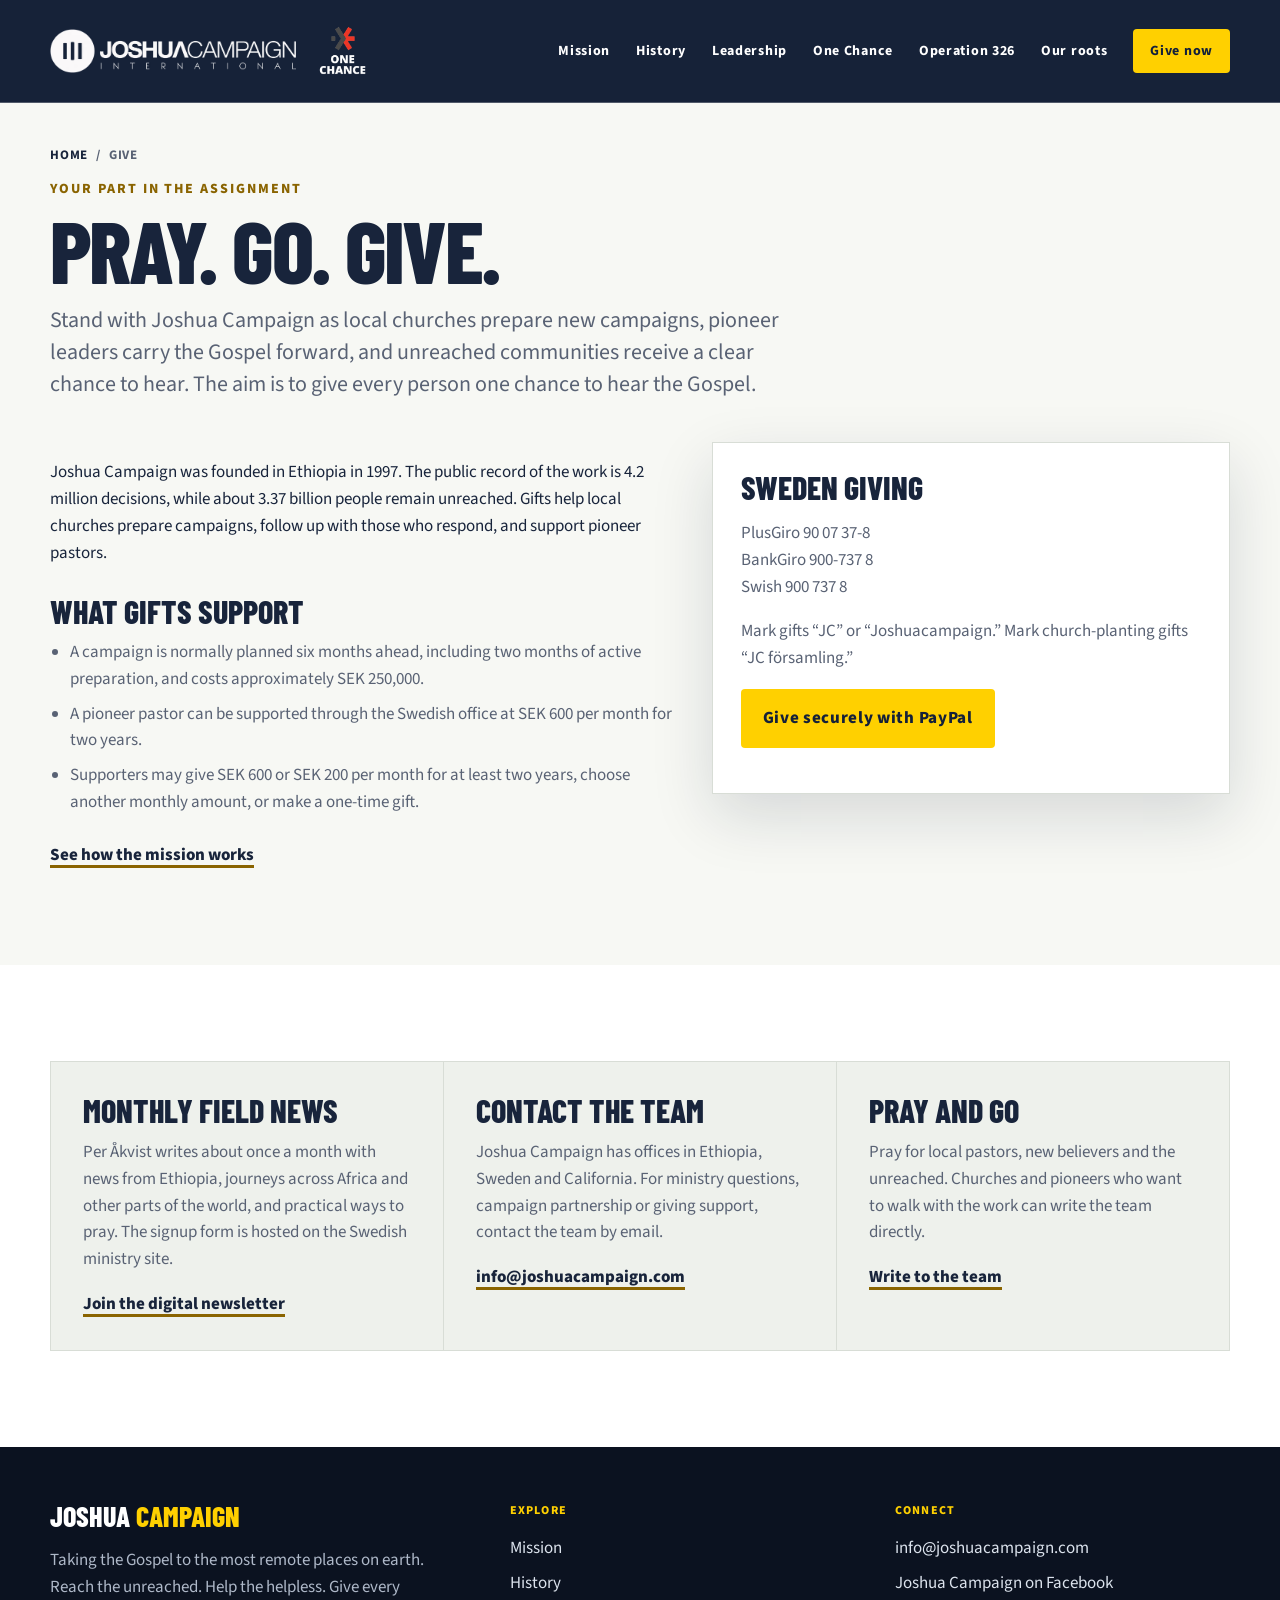
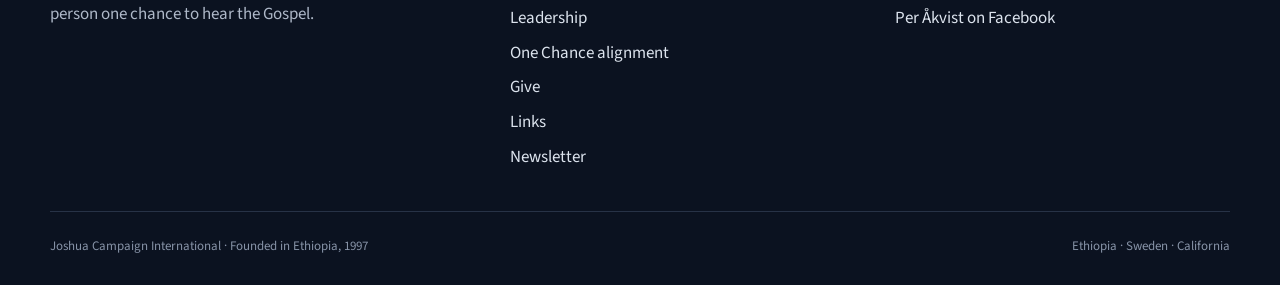
==== give/index.html @ 2a007f0a "Extract inline images and give the English site real section pages. The homepage was 16 MB of base64" ====
<!doctype html>
<html lang="en">
<head>
  <meta charset="utf-8">
  <meta name="viewport" content="width=device-width, initial-scale=1, viewport-fit=cover">
  <meta name="color-scheme" content="light dark">
  <link rel="icon" href="/favicon.ico" sizes="any">
  <link rel="apple-touch-icon" href="/apple-touch-icon.png">
  <title>Give | Joshua Campaign</title>
  <meta name="description" content="Give to Joshua Campaign through the Swedish office or PayPal. Support campaigns, church planting and pioneer mission founded in 1997.">
  <link rel="canonical" href="https://www.joshuacampaign.com/give/">
  <meta property="og:title" content="Give | Joshua Campaign">
  <meta property="og:description" content="Give to Joshua Campaign through the Swedish office or PayPal. Support campaigns, church planting and pioneer mission founded in 1997.">
  <meta property="og:image" content="https://www.joshuacampaign.com/assets/per-leading-night.jpg">
  <meta property="og:url" content="https://www.joshuacampaign.com/give/">
  <meta property="og:type" content="website">
  <meta name="twitter:card" content="summary_large_image">
  <meta name="twitter:title" content="Give | Joshua Campaign">
  <meta name="twitter:description" content="Give to Joshua Campaign through the Swedish office or PayPal. Support campaigns, church planting and pioneer mission founded in 1997.">
  <meta name="twitter:image" content="https://www.joshuacampaign.com/assets/per-leading-night.jpg">
  <script type="application/ld+json">
{
  "@context": "https://schema.org",
  "@graph": [
    {
      "@type": "WebSite",
      "@id": "https://www.joshuacampaign.com/#website",
      "name": "Joshua Campaign",
      "url": "https://www.joshuacampaign.com/",
      "inLanguage": "en",
      "description": "Joshua Campaign was founded in Ethiopia in 1997 to give every person one chance to hear the Gospel through mass evangelism, local church partnership and pioneer mission.",
      "publisher": {
        "@id": "https://www.joshuacampaign.com/#organization"
      }
    },
    {
      "@type": "NonprofitOrganization",
      "@id": "https://www.joshuacampaign.com/#organization",
      "name": "Joshua Campaign International",
      "alternateName": "Joshua Campaign",
      "url": "https://www.joshuacampaign.com/",
      "foundingDate": "1997",
      "email": "info@joshuacampaign.com",
      "logo": "https://www.joshuacampaign.com/assets/logo-joshua-campaign.png",
      "description": "Joshua Campaign was founded in Ethiopia in 1997 to give every person one chance to hear the Gospel through mass evangelism, local church partnership and pioneer mission.",
      "parentOrganization": {
        "@type": "Organization",
        "name": "Pentecostal Church of God",
        "alternateName": "PCG Global Missions",
        "url": "https://www.pcg.org/",
        "sameAs": "https://www.pcgmission.org/"
      },
      "sameAs": [
        "https://www.facebook.com/jeshuacampaignsweden",
        "https://www.facebook.com/per.akvist.9",
        "https://www.instagram.com/joshuacampaignethiopia/",
        "https://joshuacampaign.se/"
      ]
    },
    {
      "@type": "BreadcrumbList",
      "@id": "https://www.joshuacampaign.com/give/#breadcrumb",
      "itemListElement": [
        {
          "@type": "ListItem",
          "position": 1,
          "name": "Home",
          "item": "https://www.joshuacampaign.com/"
        },
        {
          "@type": "ListItem",
          "position": 2,
          "name": "Give",
          "item": "https://www.joshuacampaign.com/give/"
        }
      ]
    }
  ]
}
  </script>
  <link rel="preconnect" href="https://fonts.googleapis.com">
  <link rel="preconnect" href="https://fonts.gstatic.com" crossorigin>
  <link href="https://fonts.googleapis.com/css2?family=Barlow+Condensed:wght@600;700;800&family=Source+Sans+3:wght@400;500;600;700&display=swap" rel="stylesheet">
  <link rel="stylesheet" href="/assets/site.css">
  
</head>
<body>
<a class="skip" href="#main">Skip to content</a>
<header class="site-header"><div class="topbar">
    <nav class="nav wrap" aria-label="Primary navigation">
      <div class="brand-cluster">
        <a class="brand" href="/" aria-label="Joshua Campaign International home">
          <picture><source srcset="/assets/logo-joshua-campaign.avif" type="image/avif"><source srcset="/assets/logo-joshua-campaign.webp" type="image/webp"><img src="/assets/logo-joshua-campaign.png" width="640" height="117" alt="Joshua Campaign International" data-atf="true"></picture>
        </a>
        <a class="onechance-header" href="https://onechance.global" target="_blank" rel="noopener" aria-label="Visit One Chance Global">
          <picture><source srcset="/assets/logo-one-chance-mark.avif" type="image/avif"><source srcset="/assets/logo-one-chance-mark.webp" type="image/webp"><img src="/assets/logo-one-chance-mark.png" width="192" height="168" alt="One Chance" data-atf="true"></picture>
        </a>
      </div>
      <button class="menu-btn" type="button" aria-label="Open menu" aria-expanded="false"><span></span></button>
      <div class="nav-links">
        <a href="/mission/">Mission</a>
        <a href="/history/">History</a>
        <a href="/leadership/">Leadership</a>
        <a href="/#alignment">One Chance</a>
        <a href="https://www.pcgmission.org/#operation" target="_blank" rel="noopener">Operation 326</a>
        <a href="/mission/#roots">Our roots</a>
        <a class="nav-cta" href="/give/" aria-current="page">Give now</a>
      </div>
    </nav>
  </div></header>
<main id="main">
  <div class="page-intro wrap">
    <nav class="crumbs" aria-label="Breadcrumb"><a href="/">Home</a><span aria-hidden="true">/</span><span aria-current="page">Give</span></nav>
    <p class="kicker">Your part in the assignment</p>
    <h1>Pray. Go. Give.</h1>
    <p class="dek">Stand with Joshua Campaign as local churches prepare new campaigns, pioneer leaders carry the Gospel forward, and unreached communities receive a clear chance to hear. The aim is to give every person one chance to hear the Gospel.</p>
  </div>
  <section class="page-section">
    <div class="wrap give-panel">
      <div>
        <p>Joshua Campaign was founded in Ethiopia in 1997. The public record of the work is 4.2 million decisions, while about 3.37 billion people remain unreached. Gifts help local churches prepare campaigns, follow up with those who respond, and support pioneer pastors.</p>
        <h2>What gifts support</h2>
        <ul class="give-list">
          <li>A campaign is normally planned six months ahead, including two months of active preparation, and costs approximately SEK 250,000.</li>
          <li>A pioneer pastor can be supported through the Swedish office at SEK 600 per month for two years.</li>
          <li>Supporters may give SEK 600 or SEK 200 per month for at least two years, choose another monthly amount, or make a one-time gift.</li>
        </ul>
        <p class="section-more"><a href="/mission/">See how the mission works</a></p>
      </div>
      <article class="give-card">
        <h2>Sweden giving</h2>
        <p>PlusGiro 90 07 37-8<br>BankGiro 900-737 8<br>Swish 900 737 8</p>
        <p>Mark gifts “JC” or “Joshuacampaign.” Mark church-planting gifts “JC församling.”</p>
        <p><a class="btn btn-primary" href="https://www.paypal.com/donate/?hosted_button_id=S686P66GY2KHW" target="_blank" rel="noopener">Give securely with PayPal</a></p>
      </article>
    </div>
  </section>
  <section class="connect">
    <div class="wrap">
      <div class="connect-grid">
        <article class="connect-card"><h2>Monthly field news</h2><p>Per Åkvist writes about once a month with news from Ethiopia, journeys across Africa and other parts of the world, and practical ways to pray. The signup form is hosted on the Swedish ministry site.</p><a href="https://joshuacampaign.se/nyhetsbrev/" target="_blank" rel="noopener">Join the digital newsletter</a></article>
        <article class="connect-card"><h2>Contact the team</h2><p>Joshua Campaign has offices in Ethiopia, Sweden and California. For ministry questions, campaign partnership or giving support, contact the team by email.</p><a href="mailto:info@joshuacampaign.com">info@joshuacampaign.com</a></article>
        <article class="connect-card"><h2>Pray and go</h2><p>Pray for local pastors, new believers and the unreached. Churches and pioneers who want to walk with the work can write the team directly.</p><a href="mailto:info@joshuacampaign.com">Write to the team</a></article>
      </div>
    </div>
  </section>
</main>
<footer>
  <div class="wrap">
    <div class="footer-grid">
      <div>
        <div class="footer-brand">Joshua <span>Campaign</span></div>
        <p>Taking the Gospel to the most remote places on earth. Reach the unreached. Help the helpless. Give every person one chance to hear the Gospel.</p>
      </div>
      <div>
        <div class="footer-label">Explore</div>
        <nav aria-label="Footer">
          <a href="/mission/">Mission</a>
          <a href="/history/">History</a>
          <a href="/leadership/">Leadership</a>
          <a href="/#alignment">One Chance alignment</a>
          <a href="/give/">Give</a>
          <a href="/links/">Links</a>
          <a href="https://joshuacampaign.se/nyhetsbrev/" target="_blank" rel="noopener">Newsletter</a>
        </nav>
      </div>
      <div>
        <div class="footer-label">Connect</div>
        <nav aria-label="Contact">
          <a href="mailto:info@joshuacampaign.com">info@joshuacampaign.com</a>
          <a href="https://www.facebook.com/jeshuacampaignsweden" target="_blank" rel="noopener">Joshua Campaign on Facebook</a>
          <a href="https://www.facebook.com/per.akvist.9" target="_blank" rel="noopener">Per Åkvist on Facebook</a>
        </nav>
      </div>
    </div>
    <div class="fineprint">
      <div>Joshua Campaign International · Founded in Ethiopia, 1997</div>
      <span>Ethiopia · Sweden · California</span>
    </div>
  </div>
</footer>
<script src="/assets/site.js"></script>
</body>
</html>
---- assets/site.css ----
:root{
      color-scheme:light dark;
      --ink:#18243b;--ink-2:#263552;--paper:#f7f8f4;--surface:#fff;--surface-2:#eef1ec;
      --gold:#ffd000;--gold-2:#8a6400;--muted:#596274;--line:#d8ddd6;--white:#fff;--red:#c61d25;
      --shadow:0 22px 58px rgba(16,27,47,.14);--display:"Barlow Condensed",sans-serif;--body:"Source Sans 3",sans-serif;
    }
    @media(prefers-color-scheme:dark){
      :root{--ink:#f6f4eb;--ink-2:#dce2ec;--paper:#101722;--surface:#182231;--surface-2:#202c3c;--muted:#b9c0cc;--line:#344255;--gold:#ffd230;--gold-2:#f1bd17;--shadow:0 22px 58px rgba(0,0,0,.36)}
    }
    *{box-sizing:border-box}html{scroll-behavior:smooth}body{margin:0;background:var(--paper);color:var(--ink);font-family:var(--body);font-size:17px;line-height:1.58}body.nav-open{overflow:hidden}
    a{color:inherit}img{max-width:100%;display:block}.wrap{width:min(1180px,calc(100% - 40px));margin-inline:auto}
    .hero{min-height:760px;position:relative;display:grid;grid-template-rows:auto 1fr;background:#162238;color:#fff;overflow:hidden}.hero-slides{position:absolute;inset:0}.hero-slide{position:absolute;inset:0;width:100%;height:100%;object-fit:cover;object-position:center;opacity:0;transition:opacity 1.1s ease}.hero-slide.hero-mirrored{transform:scaleX(-1)}.hero-slide.active{opacity:1}.hero:after{content:"";position:absolute;z-index:1;inset:0;background:linear-gradient(90deg,rgba(10,18,33,.9) 0%,rgba(10,18,33,.66) 46%,rgba(10,18,33,.2) 82%),linear-gradient(0deg,rgba(8,14,27,.7),transparent 56%)}.hero-carousel-control{position:absolute;z-index:4;right:max(20px,calc((100% - 1180px)/2));bottom:42px;display:flex;align-items:center;gap:8px;padding:8px;background:rgba(8,14,27,.72);border:1px solid rgba(255,255,255,.35);border-radius:4px}.hero-dots{display:flex;gap:7px}.hero-dot{width:30px;height:3px;padding:0;border:0;background:rgba(255,255,255,.42);cursor:pointer}.hero-dot[aria-current="true"]{background:var(--gold)}.carousel-toggle{border:0;background:transparent;color:#fff;padding:3px 7px;font:700 12px/1 var(--body);text-transform:uppercase;letter-spacing:.06em;cursor:pointer}.hero-dot:focus-visible,.carousel-toggle:focus-visible{outline:2px solid var(--gold);outline-offset:3px}
    .topbar,.hero-content{position:relative}.topbar{z-index:5;padding:22px 0;border-bottom:1px solid rgba(255,255,255,.25)}.hero-content{z-index:2}.nav{display:flex;align-items:center;justify-content:space-between;gap:24px}.brand-cluster{display:flex;align-items:center;gap:18px;min-width:0}.brand{display:block;text-decoration:none;color:#fff;flex:0 1 246px}.brand img{width:246px;height:auto}.onechance-header{display:grid;place-items:center;flex:0 0 auto;width:58px;height:58px}.onechance-header img{width:100%;height:100%;object-fit:contain}.brand:focus-visible,.onechance-header:focus-visible{outline:3px solid var(--gold);outline-offset:4px}.nav-links{display:flex;align-items:center;gap:26px}.nav-links a{text-decoration:none;font-weight:700;font-size:14px;letter-spacing:.05em}.nav-links a:hover,.nav-links a:focus-visible{color:var(--gold)}.nav-cta{padding:11px 17px;background:var(--gold);color:#13203a!important;border-radius:4px}.menu-btn{display:none;border:1px solid rgba(255,255,255,.45);background:transparent;color:#fff;width:46px;height:42px;border-radius:4px;font-size:0}.menu-btn span,.menu-btn:before,.menu-btn:after{content:"";display:block;height:2px;width:22px;background:currentColor;margin:5px auto}
    .hero-content{align-self:end;padding:100px 0 86px}.eyebrow{display:flex;align-items:center;gap:12px;font-weight:800;letter-spacing:.13em;text-transform:uppercase;font-size:13px;color:var(--gold)}.eyebrow:before{content:"";width:46px;height:4px;background:currentColor}.hero h1{font:800 clamp(62px,9vw,122px)/.82 var(--display);letter-spacing:-.035em;text-transform:uppercase;max-width:820px;margin:25px 0 28px}.hero h1 span{color:var(--gold)}.lead{font-size:clamp(20px,2.2vw,29px);line-height:1.28;max-width:650px;margin:0;color:#fff}.hero-actions{display:flex;gap:14px;flex-wrap:wrap;margin-top:34px}.btn{display:inline-flex;align-items:center;justify-content:center;gap:10px;padding:14px 20px;border-radius:4px;text-decoration:none;font-weight:800;letter-spacing:.04em;border:2px solid transparent}.btn-primary{background:var(--gold);color:#142039}.btn-secondary{border-color:rgba(255,255,255,.65);color:#fff}.btn svg{width:18px}.hero-note{display:flex;gap:10px;align-items:center;margin-top:26px;color:#dfe5ec;font-size:14px}.hero-note span{width:8px;height:8px;border-radius:50%;background:var(--gold)}
    .mission-band{background:var(--gold);color:#15223b}.mission-band .wrap{display:grid;grid-template-columns:1fr auto;gap:28px;align-items:center;padding:23px 0}.mission-band strong{font:800 27px/1.1 var(--display);text-transform:uppercase;letter-spacing:.01em}.mission-band p{margin:4px 0 0}.mission-band a{font-weight:800;text-decoration-thickness:2px;text-underline-offset:4px}
    section{padding:96px 0}.section-head{display:grid;grid-template-columns:.72fr 1.28fr;gap:70px;align-items:start;margin-bottom:48px}.kicker{font:800 14px/1 var(--body);letter-spacing:.14em;text-transform:uppercase;color:var(--gold-2);margin:0 0 14px}.section-head h2,.split h2,.leader-copy h2,.alignment-copy h2,.cta h2{font:800 clamp(42px,5vw,70px)/.93 var(--display);letter-spacing:-.025em;text-transform:uppercase;margin:0}.section-head .intro{font-size:22px;line-height:1.45;margin:0;color:var(--muted)}
    .work-grid{display:grid;grid-template-columns:repeat(3,1fr);gap:2px;background:var(--line);border:1px solid var(--line);box-shadow:var(--shadow)}.work-card{background:var(--surface);padding:34px 30px 38px;min-height:325px;position:relative}.work-card .num{font:800 56px/1 var(--display);color:color-mix(in srgb,var(--gold) 70%,transparent);margin-bottom:42px}.work-card h3{font:800 28px/1 var(--display);text-transform:uppercase;margin:0 0 14px}.work-card p{margin:0;color:var(--muted)}.work-card a{display:inline-block;margin-top:18px;font-weight:800;text-decoration-color:var(--gold-2);text-decoration-thickness:3px;text-underline-offset:5px}.field-notes{margin-top:46px;border-top:1px solid var(--line)}.field-row{display:grid;grid-template-columns:170px 1fr 1fr;gap:34px;padding:28px 0;border-bottom:1px solid var(--line)}.field-row strong{font:800 22px/1 var(--display);text-transform:uppercase}.field-row p{margin:0;color:var(--muted)}.field-row b{color:var(--ink)}
    .mission-details{margin-top:58px;padding-top:38px;border-top:1px solid var(--line)}.mission-details h3{font:800 clamp(30px,4vw,46px)/.95 var(--display);text-transform:uppercase;margin:0 0 26px}.method-grid{display:grid;grid-template-columns:1fr 1fr;gap:1px;background:var(--line);border:1px solid var(--line)}.method{background:var(--surface);padding:30px}.method h4{font:800 25px/1 var(--display);text-transform:uppercase;margin:0 0 12px}.method p,.method li{color:var(--muted)}.method ul{margin:16px 0 0;padding-left:20px}.method li+li{margin-top:8px}.about{background:var(--surface)}.about-grid{display:grid;grid-template-columns:minmax(0,.9fr) minmax(0,1.1fr);gap:68px;align-items:center}.about-photo img{width:100%;height:560px;object-fit:cover;object-position:center;border-radius:4px;box-shadow:var(--shadow)}.about-copy h2{font:800 clamp(42px,5vw,70px)/.93 var(--display);letter-spacing:-.025em;text-transform:uppercase;margin:0 0 22px}.about-copy p{color:var(--muted)}.facts{display:grid;grid-template-columns:repeat(3,1fr);margin-top:30px;border-top:1px solid var(--line);border-bottom:1px solid var(--line)}.fact{padding:20px 18px 20px 0}.fact+.fact{padding-left:18px;border-left:1px solid var(--line)}.fact strong{display:block;font:800 31px/1 var(--display);color:var(--gold-2)}.fact span{display:block;margin-top:8px;font-size:14px;color:var(--muted)}
    .photo-break{position:relative;min-height:560px;display:grid;align-items:end;background:#18243b;color:#fff;overflow:hidden}.photo-break img{position:absolute;inset:0;width:100%;height:100%;object-fit:cover}.photo-break:after{content:"";position:absolute;inset:0;background:linear-gradient(0deg,rgba(12,20,37,.88),rgba(12,20,37,.04) 66%)}.photo-caption{position:relative;z-index:1;padding:46px 0}.photo-caption blockquote{font:700 clamp(25px,3vw,40px)/1.08 var(--display);max-width:720px;text-transform:uppercase;margin:0}.photo-caption cite{display:block;margin-top:13px;font-style:normal;color:var(--gold);font-weight:800;letter-spacing:.08em;text-transform:uppercase;font-size:11px}
    .now{background:var(--surface)}.now-grid{display:grid;grid-template-columns:minmax(0,1.25fr) minmax(300px,.75fr);gap:16px}.now-feature,.now-side figure{margin:0;position:relative;overflow:hidden;background:#111c30}.now-feature{min-height:600px}.now-feature img,.now-side img{position:absolute;inset:0;width:100%;height:100%;object-fit:cover}.now-feature img{object-position:center 24%}.now-side{display:grid;grid-template-rows:1fr 1fr;gap:16px}.now-copy{position:absolute;z-index:1;left:0;right:0;bottom:0;padding:100px 32px 28px;background:linear-gradient(transparent,rgba(7,12,22,.9));color:#fff}.now-copy .story-label{display:block;color:var(--gold);font-weight:800;font-size:10px;letter-spacing:.12em;text-transform:uppercase;margin-bottom:7px}.now-copy h3{font:800 clamp(25px,3vw,40px)/.98 var(--display);text-transform:uppercase;margin:0 0 8px}.now-copy p{font-size:15px;line-height:1.35;margin:0;max-width:640px;color:#eef2f7}.now-side figcaption{position:absolute;z-index:1;left:0;right:0;bottom:0;padding:55px 18px 15px;background:linear-gradient(transparent,rgba(7,12,22,.88));color:#fff;font:700 12px/1.15 var(--display);text-transform:uppercase}.impact-strip{display:grid;grid-template-columns:1fr 1fr;gap:1px;background:var(--line);border:1px solid var(--line);margin-top:16px}.impact-item{background:var(--surface-2);padding:24px 28px}.impact-item strong{display:block;font:800 clamp(40px,5vw,64px)/.9 var(--display);color:var(--gold-2)}.impact-item span{display:block;margin-top:9px;font-weight:700;color:var(--ink)}
    .stories{background:var(--paper);padding-top:76px}.stories-grid{display:grid;grid-template-columns:minmax(0,1.12fr) minmax(320px,.88fr);gap:24px}.story-card{margin:0;background:var(--surface);box-shadow:var(--shadow);display:grid}.story-card img{width:100%;height:100%;min-height:390px;object-fit:cover}.story-feature{grid-template-columns:minmax(0,1.06fr) minmax(280px,.94fr)}.story-feature img{object-position:center 22%}.story-body{padding:34px}.story-body .story-label{display:block;color:var(--gold-2);font-weight:800;font-size:12px;letter-spacing:.12em;text-transform:uppercase;margin-bottom:10px}.story-body h3{font:800 clamp(30px,3.4vw,44px)/.95 var(--display);text-transform:uppercase;margin:0 0 15px}.story-body p{margin:0;color:var(--muted)}.story-side{grid-template-rows:260px 1fr}.story-side img{min-height:0}.campaign-gallery{display:grid;grid-template-columns:repeat(3,1fr);gap:14px;margin-top:24px}.campaign-gallery figure{margin:0;position:relative;overflow:hidden;background:#111c30}.campaign-gallery img{width:100%;height:230px;object-fit:cover;opacity:.88;transition:transform .35s ease,opacity .35s ease}.campaign-gallery figure:hover img{transform:scale(1.025);opacity:1}.campaign-gallery figcaption{position:absolute;left:0;right:0;bottom:0;padding:36px 16px 13px;background:linear-gradient(transparent,rgba(7,12,22,.86));color:#fff;font:700 12px/1.15 var(--display);text-transform:uppercase}
    .history-chapter{margin-top:58px}.history-title{display:grid;grid-template-columns:260px 1fr;gap:40px;align-items:end;margin-bottom:22px;padding-top:24px;border-top:1px solid var(--line)}.history-title h3{font:800 32px/1 var(--display);text-transform:uppercase;margin:0}.history-title p{margin:0;color:var(--muted);max-width:720px}.archive-grid{display:grid;grid-template-columns:repeat(4,1fr);gap:12px}.archive-grid figure,.history-pair figure,.foundations-grid figure{margin:0;position:relative;overflow:hidden;background:#111c30}.archive-grid img,.foundations-grid img{width:100%;height:220px;object-fit:cover}.archive-grid .wide{grid-column:span 2}.archive-grid .wide img{height:300px}.archive-grid figcaption,.history-pair figcaption,.foundations-grid figcaption{position:absolute;left:0;right:0;bottom:0;padding:34px 13px 11px;background:linear-gradient(transparent,rgba(7,12,22,.88));color:#fff;font:700 11px/1.15 var(--display);letter-spacing:.02em;text-transform:uppercase}.evolution-grid{display:grid;grid-template-columns:1fr 1fr;gap:24px}.history-panel{background:var(--surface);box-shadow:var(--shadow)}.history-panel-copy{padding:28px}.history-panel-copy h4{font:800 28px/1 var(--display);text-transform:uppercase;margin:0 0 10px}.history-panel-copy p{color:var(--muted);margin:0}.history-pair{display:grid;grid-template-columns:1fr 1fr;gap:2px;background:var(--line)}.history-pair img{width:100%;height:270px;object-fit:cover}.foundations-grid{display:grid;grid-template-columns:repeat(4,1fr);gap:12px}.foundations-grid img{height:240px}
    .leader{background:var(--surface-2)}.leader-grid{display:grid;grid-template-columns:minmax(0,1.07fr) minmax(320px,.93fr);gap:72px;align-items:center}.leader-photo{position:relative}.leader-photo img{width:100%;aspect-ratio:1/1;object-fit:cover;object-position:center;border-radius:4px;box-shadow:var(--shadow)}.leader-photo:after{content:"";position:absolute;right:-20px;bottom:-20px;width:43%;height:43%;border-right:10px solid var(--gold);border-bottom:10px solid var(--gold);pointer-events:none}.role{display:inline-block;background:var(--gold);color:#15223b;padding:7px 11px;font-weight:800;font-size:13px;letter-spacing:.08em;text-transform:uppercase;margin-bottom:18px}.leader-copy .bio{font-size:20px;color:var(--muted);margin:22px 0}.quote{margin:28px 0 0;padding:22px 0;border-top:1px solid var(--line);border-bottom:1px solid var(--line);font-size:24px;font-weight:700;line-height:1.35}.text-link{font-weight:800;text-decoration-color:var(--gold-2);text-decoration-thickness:3px;text-underline-offset:5px}.founder{padding-top:76px}.founder-card{display:grid;grid-template-columns:300px 1fr;gap:44px;align-items:center;background:var(--surface);padding:36px;border-top:8px solid var(--gold);box-shadow:var(--shadow)}.founder-card img{width:100%;aspect-ratio:1/1;object-fit:cover;object-position:right center}.founder-copy h3{font:800 38px/1 var(--display);text-transform:uppercase;margin:0 0 10px}.founder-copy .title{font-weight:800;color:var(--gold-2);text-transform:uppercase;letter-spacing:.08em;font-size:13px}.founder-copy p{color:var(--muted)}
    .alignment{background:var(--ink);color:var(--paper)}.alignment .kicker{color:var(--gold)}.alignment-grid{display:grid;grid-template-columns:.82fr 1.18fr;gap:70px;align-items:start}.alignment-copy p{font-size:20px;color:color-mix(in srgb,var(--paper) 76%,transparent)}.onechance{background:#fff;padding:20px 24px;border-radius:4px;width:min(300px,100%);margin:30px 0}.alignment-steps{border-top:1px solid color-mix(in srgb,var(--paper) 23%,transparent)}.step{display:grid;grid-template-columns:48px 1fr auto;gap:22px;align-items:start;padding:27px 0;border-bottom:1px solid color-mix(in srgb,var(--paper) 23%,transparent)}.step .icon{width:42px;height:42px;border:2px solid var(--gold);display:grid;place-items:center;color:var(--gold);font:800 18px/1 var(--display)}.step h3{font:800 24px/1 var(--display);text-transform:uppercase;margin:0 0 8px}.step p{margin:0;color:color-mix(in srgb,var(--paper) 72%,transparent);font-size:15px}.step a{font-size:14px;font-weight:800;color:var(--gold);text-decoration:none;white-space:nowrap}.clarity{margin-top:28px;font-size:14px;color:color-mix(in srgb,var(--paper) 60%,transparent)}
    .roots-grid{display:grid;grid-template-columns:1fr 1fr;gap:68px;align-items:center}.roots-img{position:relative}.roots-img img{width:100%;height:480px;object-fit:cover;border-radius:4px;box-shadow:var(--shadow)}.roots-img .tag{position:absolute;left:-18px;bottom:24px;background:var(--gold);color:#142039;padding:16px 20px;font:800 18px/1.1 var(--display);text-transform:uppercase}.roots-copy h2{font:800 clamp(42px,5vw,66px)/.93 var(--display);text-transform:uppercase;margin:0 0 20px}.roots-copy p{color:var(--muted)}.scripture{font:700 25px/1.35 var(--display);color:var(--ink);margin:28px 0;border-left:6px solid var(--gold);padding-left:20px}
    .connect{background:var(--surface)}.connect-grid{display:grid;grid-template-columns:repeat(3,1fr);gap:1px;background:var(--line);border:1px solid var(--line)}.connect-card{background:var(--surface-2);padding:32px}.connect-card h3{font:800 28px/1 var(--display);text-transform:uppercase;margin:0 0 13px}.connect-card p{color:var(--muted);margin:0 0 18px}.connect-card a{font-weight:800;text-decoration-color:var(--gold-2);text-decoration-thickness:3px;text-underline-offset:5px}
    .cta{padding:78px 0;background:var(--gold);color:#142039}.cta .wrap{display:grid;grid-template-columns:1fr auto;gap:45px;align-items:center}.cta p{font-size:20px;max-width:700px;margin:17px 0 0}.cta-actions{display:grid;gap:11px;min-width:220px}.cta .btn-primary{background:#142039;color:#fff}.cta .btn-secondary{border-color:#142039;color:#142039}
    footer{background:#0b1220;color:#dce3ed;padding:55px 0 28px}.footer-grid{display:grid;grid-template-columns:1.1fr .9fr .9fr;gap:50px}.footer-brand{font:800 28px/1 var(--display);color:#fff;text-transform:uppercase}.footer-brand span{color:var(--gold)}footer p{color:#aeb8c8;max-width:390px}.footer-label{color:var(--gold);font-weight:800;text-transform:uppercase;letter-spacing:.1em;font-size:12px;margin-bottom:14px}footer nav{display:grid;gap:8px}footer nav a{color:#dce3ed;text-decoration:none}.fineprint{border-top:1px solid #273246;margin-top:40px;padding-top:24px;display:flex;justify-content:space-between;gap:20px;color:#8793a7;font-size:13px}
    @media(max-width:900px){.hero{overflow:visible}.connect-grid{grid-template-columns:1fr}.about-grid{grid-template-columns:1fr;gap:36px}.about-photo img{height:460px}.now-grid{grid-template-columns:1fr}.now-feature{min-height:540px}.now-side{grid-template-columns:1fr 1fr;grid-template-rows:none}.now-side figure{min-height:280px}.hero-carousel-control{right:20px}.stories-grid{grid-template-columns:1fr}.story-feature{grid-template-columns:1fr 1fr}.campaign-gallery{grid-template-columns:1fr 1fr}.campaign-gallery figure:last-child{grid-column:1/-1}.campaign-gallery figure:last-child img{height:320px}.history-title{grid-template-columns:1fr}.archive-grid{grid-template-columns:1fr 1fr}.evolution-grid{grid-template-columns:1fr}.foundations-grid{grid-template-columns:1fr 1fr}.menu-btn{display:block}.nav-links{position:absolute;z-index:10;top:78px;right:0;width:min(340px,calc(100vw - 28px));background:#111c30;padding:28px;display:none;flex-direction:column;align-items:flex-start;box-shadow:var(--shadow)}.nav-links.open{display:flex}.nav-links a{font-size:20px;width:100%}.nav-cta{text-align:center}.section-head,.leader-grid,.alignment-grid,.roots-grid{grid-template-columns:1fr;gap:36px}.work-grid{grid-template-columns:1fr}.work-card{min-height:0}.field-row{grid-template-columns:140px 1fr}.field-row p:last-child{grid-column:2}.leader-grid{gap:50px}.leader-photo{max-width:640px}.alignment-steps{margin-top:20px}.footer-grid{grid-template-columns:1fr 1fr}.footer-grid>div:first-child{grid-column:1/-1}.mission-band .wrap,.cta .wrap{grid-template-columns:1fr}.founder-card{grid-template-columns:220px 1fr}}
    @media(max-width:600px){.wrap{width:min(100% - 28px,1180px)}.method-grid,.facts{grid-template-columns:1fr}.fact{padding:18px 0}.fact+.fact{padding-left:0;border-left:0;border-top:1px solid var(--line)}.about-photo img{height:340px}.now-feature{min-height:500px}.now-copy{padding:90px 20px 20px}.now-copy p{font-size:14px}.now-side{grid-template-columns:1fr}.now-side figure{min-height:270px}.impact-strip{grid-template-columns:1fr}.impact-item{padding:20px}.hero{min-height:700px}.hero-content{padding-bottom:96px}.hero-carousel-control{right:14px;bottom:18px;max-width:calc(100% - 28px)}.hero-dot{width:20px}.story-feature{grid-template-columns:1fr}.story-card img{min-height:0;height:360px}.story-side{grid-template-rows:auto 1fr}.story-side img{height:210px}.story-body{padding:25px}.campaign-gallery{grid-template-columns:1fr}.campaign-gallery figure:last-child{grid-column:auto}.campaign-gallery img,.campaign-gallery figure:last-child img{height:260px}.archive-grid,.foundations-grid{grid-template-columns:1fr}.archive-grid .wide{grid-column:auto}.archive-grid img,.archive-grid .wide img,.foundations-grid img{height:260px}.history-pair{grid-template-columns:1fr}.history-pair img{height:260px}.history-title{gap:10px}.topbar{padding:15px 0}.nav{gap:12px}.brand-cluster{gap:9px}.brand{flex-basis:172px}.brand img{width:172px}.onechance-header{width:42px;height:42px}.hero:after{background:linear-gradient(0deg,rgba(8,14,27,.95) 8%,rgba(8,14,27,.4) 75%)}.hero-content{padding:80px 0 55px}.hero h1{font-size:54px;max-width:100%;overflow-wrap:anywhere}.hero-actions .btn{width:100%}.mission-band strong{font-size:23px}section{padding:70px 0}.section-head{margin-bottom:32px}.section-head .intro{font-size:19px}.field-row{grid-template-columns:1fr;gap:10px}.field-row p:last-child{grid-column:auto}.photo-break{min-height:500px}.photo-break img{object-position:58% center}.leader-photo:after{right:-8px;bottom:-10px;border-width:6px}.founder{padding-top:55px}.founder-card{grid-template-columns:1fr;padding:20px}.founder-card img{aspect-ratio:4/3;object-position:right center}.step{grid-template-columns:42px 1fr}.step a{grid-column:2}.roots-img img{height:340px}.roots-img .tag{left:-8px}.footer-grid{grid-template-columns:1fr}.footer-grid>div:first-child{grid-column:auto}.fineprint{display:block}.fineprint span{display:block;margin-top:8px}}
    @media(prefers-reduced-motion:reduce){html{scroll-behavior:auto}.nav-links,.hero-slide,.campaign-gallery img{transition:none}}

picture{display:block}
.hero-slides picture{position:absolute;inset:0}
.brand picture{width:100%}
.onechance-header picture{width:100%;height:100%}
.onechance picture{width:100%}
.skip{position:absolute;left:-999px;top:8px;z-index:30;background:#fff;color:#142039;padding:8px 12px;font-weight:800}
.skip:focus{left:8px}
.site-header{position:relative;background:#162238;color:#fff;z-index:5}
.site-header .topbar{border-bottom:1px solid rgba(255,255,255,.25)}
.page-intro{padding:42px 0 6px}
.page-intro h1{font:800 clamp(46px,7vw,88px)/.9 var(--display);letter-spacing:-.03em;text-transform:uppercase;margin:0 0 16px;max-width:16ch}
.page-intro .dek{font-size:clamp(18px,2vw,22px);line-height:1.45;color:var(--muted);max-width:70ch;margin:0}
.crumbs{display:flex;flex-wrap:wrap;gap:8px;align-items:center;margin:0 0 16px;font-size:13px;font-weight:700;letter-spacing:.06em;text-transform:uppercase;color:var(--muted)}
.crumbs a{color:var(--ink);text-decoration:none}
.crumbs a:hover,.crumbs a:focus-visible{color:var(--gold-2)}
.section-more{margin:26px 0 0;font-weight:800}
.section-more a,.text-link{text-decoration-color:var(--gold-2);text-decoration-thickness:3px;text-underline-offset:5px}
.impact-strip.cols-3{grid-template-columns:repeat(3,1fr)}
.give-panel{display:grid;grid-template-columns:1.1fr .9fr;gap:28px;align-items:start}
.give-card{background:var(--surface);border:1px solid var(--line);padding:28px;box-shadow:var(--shadow)}
.give-card h2{font:800 32px/1 var(--display);text-transform:uppercase;margin:0 0 12px}
.give-card p,.give-list{color:var(--muted)}
.give-list{margin:12px 0 0;padding-left:20px}
.give-list li+li{margin-top:8px}
.page-section{padding-top:36px}
@media(max-width:900px){
  .give-panel{grid-template-columns:1fr}
}
@media(max-width:600px){
  .impact-strip.cols-3{grid-template-columns:1fr}
  .page-intro h1{max-width:none}
}

.work-card h2{font:800 28px/1 var(--display);text-transform:uppercase;margin:0 0 14px}
.mission-details h2{font:800 clamp(30px,4vw,46px)/.95 var(--display);text-transform:uppercase;margin:0 0 26px}
.method h3{font:800 25px/1 var(--display);text-transform:uppercase;margin:0 0 12px}
.now-copy h2{font:800 clamp(25px,3vw,40px)/.98 var(--display);text-transform:uppercase;margin:0 0 8px}
.founder-copy h2{font:800 38px/1 var(--display);text-transform:uppercase;margin:0 0 10px}
.story-body h2{font:800 clamp(30px,3.4vw,44px)/.95 var(--display);text-transform:uppercase;margin:0 0 15px}
.history-title h2{font:800 32px/1 var(--display);text-transform:uppercase;margin:0}

.history-panel-copy h3{font:800 28px/1 var(--display);text-transform:uppercase;margin:0 0 10px}
.connect-card h2,.give-panel > div > h2{font:800 32px/1 var(--display);text-transform:uppercase;margin:28px 0 12px}
.connect-card h2{margin:0 0 13px}
.work-card .num{color:var(--gold-2)}
#roots h2{font:800 clamp(42px,5vw,66px)/.93 var(--display);text-transform:uppercase;margin:0 0 16px}
#roots > .wrap > p:not(.kicker):not(.section-more){max-width:70ch;color:var(--muted)}
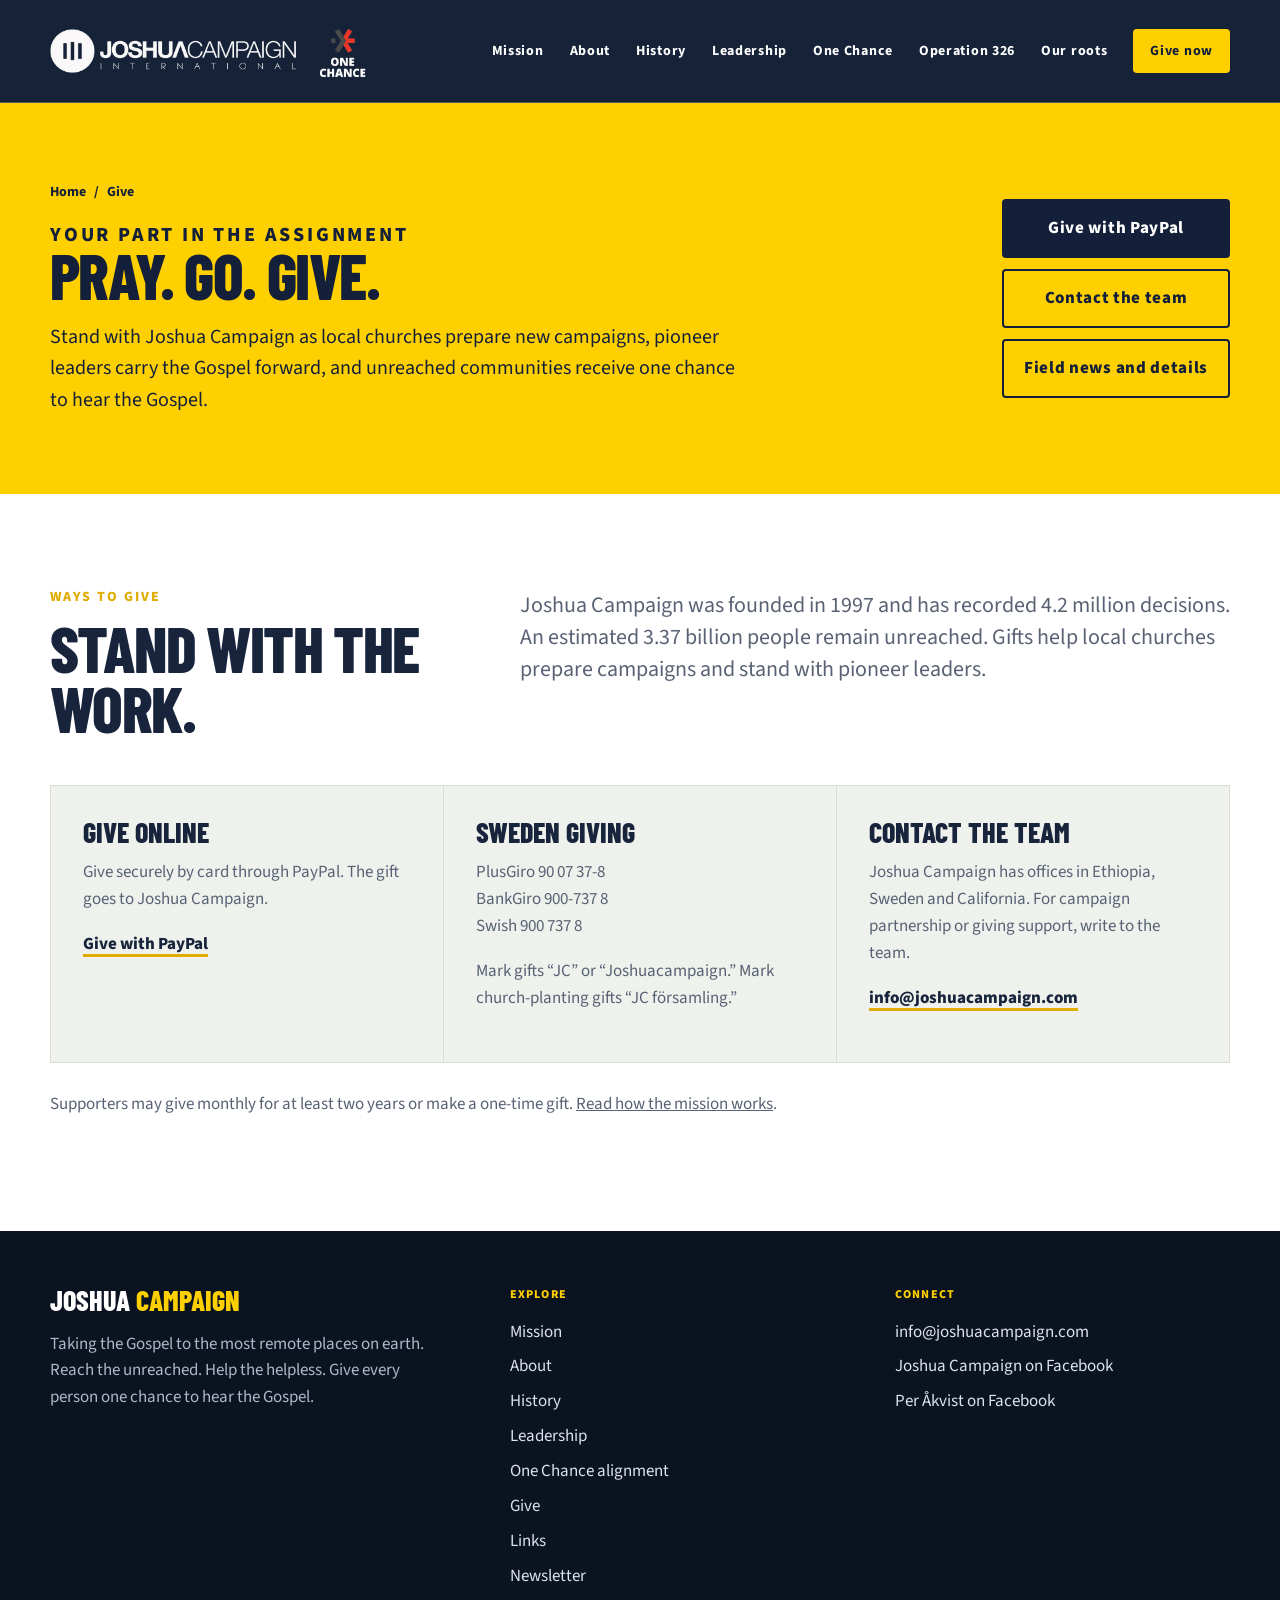
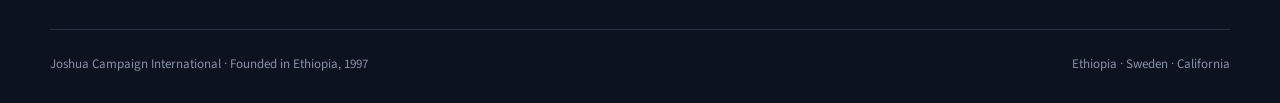
==== commit 006c96d2: "Split crawlable pages and extract inline images for SEO. The homepage was 16.1 MB because 37 photos " ====
--- a/give/index.html
+++ b/give/index.html
@@ -1,23 +1,25 @@
 <!doctype html>
 <html lang="en">
 <head>
-  <meta charset="utf-8">
-  <meta name="viewport" content="width=device-width, initial-scale=1, viewport-fit=cover">
-  <meta name="color-scheme" content="light dark">
-  <link rel="icon" href="/favicon.ico" sizes="any">
-  <link rel="apple-touch-icon" href="/apple-touch-icon.png">
+  <meta charset="utf-8" />
+  <meta name="viewport" content="width=device-width, initial-scale=1, viewport-fit=cover" />
+  <meta name="color-scheme" content="light dark" />
   <title>Give | Joshua Campaign</title>
-  <meta name="description" content="Give to Joshua Campaign through the Swedish office or PayPal. Support campaigns, church planting and pioneer mission founded in 1997.">
-  <link rel="canonical" href="https://www.joshuacampaign.com/give/">
-  <meta property="og:title" content="Give | Joshua Campaign">
-  <meta property="og:description" content="Give to Joshua Campaign through the Swedish office or PayPal. Support campaigns, church planting and pioneer mission founded in 1997.">
-  <meta property="og:image" content="https://www.joshuacampaign.com/assets/per-leading-night.jpg">
-  <meta property="og:url" content="https://www.joshuacampaign.com/give/">
-  <meta property="og:type" content="website">
-  <meta name="twitter:card" content="summary_large_image">
-  <meta name="twitter:title" content="Give | Joshua Campaign">
-  <meta name="twitter:description" content="Give to Joshua Campaign through the Swedish office or PayPal. Support campaigns, church planting and pioneer mission founded in 1997.">
-  <meta name="twitter:image" content="https://www.joshuacampaign.com/assets/per-leading-night.jpg">
+  <meta name="description" content="Pray, go and give with Joshua Campaign so every person has one chance to hear the Gospel. The ministry was founded in 1997." />
+  <link rel="canonical" href="https://www.joshuacampaign.com/give/" />
+  <link rel="icon" href="/favicon.ico" />
+  <link rel="apple-touch-icon" href="/apple-touch-icon.png" />
+  <meta property="og:site_name" content="Joshua Campaign" />
+  <meta property="og:title" content="Give | Joshua Campaign" />
+  <meta property="og:description" content="Pray, go and give with Joshua Campaign so every person has one chance to hear the Gospel. The ministry was founded in 1997." />
+  <meta property="og:image" content="https://www.joshuacampaign.com/assets/per-leading-night.jpg" />
+  <meta property="og:url" content="https://www.joshuacampaign.com/give/" />
+  <meta property="og:type" content="website" />
+  <meta property="og:locale" content="en_US" />
+  <meta name="twitter:card" content="summary_large_image" />
+  <meta name="twitter:title" content="Give | Joshua Campaign" />
+  <meta name="twitter:description" content="Pray, go and give with Joshua Campaign so every person has one chance to hear the Gospel. The ministry was founded in 1997." />
+  <meta name="twitter:image" content="https://www.joshuacampaign.com/assets/per-leading-night.jpg" />
   <script type="application/ld+json">
 {
   "@context": "https://schema.org",
@@ -27,8 +29,8 @@
       "@id": "https://www.joshuacampaign.com/#website",
       "name": "Joshua Campaign",
       "url": "https://www.joshuacampaign.com/",
+      "description": "Joshua Campaign gives every person one chance to hear the Gospel.",
       "inLanguage": "en",
-      "description": "Joshua Campaign was founded in Ethiopia in 1997 to give every person one chance to hear the Gospel through mass evangelism, local church partnership and pioneer mission.",
       "publisher": {
         "@id": "https://www.joshuacampaign.com/#organization"
       }
@@ -37,18 +39,13 @@
       "@type": "NonprofitOrganization",
       "@id": "https://www.joshuacampaign.com/#organization",
       "name": "Joshua Campaign International",
-      "alternateName": "Joshua Campaign",
       "url": "https://www.joshuacampaign.com/",
       "foundingDate": "1997",
+      "description": "Joshua Campaign International was founded in 1997 to give every person one chance to hear the Gospel through mass evangelism, local church partnership and pioneer mission.",
       "email": "info@joshuacampaign.com",
-      "logo": "https://www.joshuacampaign.com/assets/logo-joshua-campaign.png",
-      "description": "Joshua Campaign was founded in Ethiopia in 1997 to give every person one chance to hear the Gospel through mass evangelism, local church partnership and pioneer mission.",
-      "parentOrganization": {
-        "@type": "Organization",
-        "name": "Pentecostal Church of God",
-        "alternateName": "PCG Global Missions",
-        "url": "https://www.pcg.org/",
-        "sameAs": "https://www.pcgmission.org/"
+      "logo": {
+        "@type": "ImageObject",
+        "url": "https://www.joshuacampaign.com/assets/logo-joshua-campaign.webp"
       },
       "sameAs": [
         "https://www.facebook.com/jeshuacampaignsweden",
@@ -78,74 +75,61 @@
   ]
 }
   </script>
-  <link rel="preconnect" href="https://fonts.googleapis.com">
-  <link rel="preconnect" href="https://fonts.gstatic.com" crossorigin>
-  <link href="https://fonts.googleapis.com/css2?family=Barlow+Condensed:wght@600;700;800&family=Source+Sans+3:wght@400;500;600;700&display=swap" rel="stylesheet">
-  <link rel="stylesheet" href="/assets/site.css">
-  
+  <link rel="preconnect" href="https://fonts.googleapis.com" />
+  <link rel="preconnect" href="https://fonts.gstatic.com" crossorigin />
+  <link href="https://fonts.googleapis.com/css2?family=Barlow+Condensed:wght@600;700;800&family=Source+Sans+3:wght@400;500;600;700&display=swap" rel="stylesheet" />
+  <link rel="stylesheet" href="/assets/site.css" />
 </head>
 <body>
-<a class="skip" href="#main">Skip to content</a>
-<header class="site-header"><div class="topbar">
+  <a class="skip" href="#main">Skip to content</a>
+  <header class="site-header"><div class="topbar">
     <nav class="nav wrap" aria-label="Primary navigation">
       <div class="brand-cluster">
-        <a class="brand" href="/" aria-label="Joshua Campaign International home">
-          <picture><source srcset="/assets/logo-joshua-campaign.avif" type="image/avif"><source srcset="/assets/logo-joshua-campaign.webp" type="image/webp"><img src="/assets/logo-joshua-campaign.png" width="640" height="117" alt="Joshua Campaign International" data-atf="true"></picture>
-        </a>
-        <a class="onechance-header" href="https://onechance.global" target="_blank" rel="noopener" aria-label="Visit One Chance Global">
-          <picture><source srcset="/assets/logo-one-chance-mark.avif" type="image/avif"><source srcset="/assets/logo-one-chance-mark.webp" type="image/webp"><img src="/assets/logo-one-chance-mark.png" width="192" height="168" alt="One Chance" data-atf="true"></picture>
-        </a>
+        <a class="brand" href="/" aria-label="Joshua Campaign International home"><picture><source srcset="/assets/logo-joshua-campaign.avif" type="image/avif" /><source srcset="/assets/logo-joshua-campaign.webp" type="image/webp" /><img src="/assets/logo-joshua-campaign.webp" width="800" height="146" alt="Joshua Campaign International" loading="lazy" decoding="async" /></picture></a>
+        <a class="onechance-header" href="https://onechance.global/" target="_blank" rel="noopener" aria-label="Visit One Chance Global"><picture><source srcset="/assets/logo-one-chance-mark.avif" type="image/avif" /><source srcset="/assets/logo-one-chance-mark.webp" type="image/webp" /><img src="/assets/logo-one-chance-mark.webp" width="400" height="350" alt="One Chance" loading="lazy" decoding="async" /></picture></a>
       </div>
       <button class="menu-btn" type="button" aria-label="Open menu" aria-expanded="false"><span></span></button>
       <div class="nav-links">
         <a href="/mission/">Mission</a>
+        <a href="/#about">About</a>
         <a href="/history/">History</a>
         <a href="/leadership/">Leadership</a>
         <a href="/#alignment">One Chance</a>
-        <a href="https://www.pcgmission.org/#operation" target="_blank" rel="noopener">Operation 326</a>
-        <a href="/mission/#roots">Our roots</a>
-        <a class="nav-cta" href="/give/" aria-current="page">Give now</a>
+        <a href="https://www.pcgmission.org/" target="_blank" rel="noopener">Operation 326</a>
+        <a href="/#roots">Our roots</a>
+        <a href="/give/" class="nav-cta" aria-current="page">Give now</a>
       </div>
     </nav>
   </div></header>
 <main id="main">
-  <div class="page-intro wrap">
-    <nav class="crumbs" aria-label="Breadcrumb"><a href="/">Home</a><span aria-hidden="true">/</span><span aria-current="page">Give</span></nav>
-    <p class="kicker">Your part in the assignment</p>
-    <h1>Pray. Go. Give.</h1>
-    <p class="dek">Stand with Joshua Campaign as local churches prepare new campaigns, pioneer leaders carry the Gospel forward, and unreached communities receive a clear chance to hear. The aim is to give every person one chance to hear the Gospel.</p>
-  </div>
-  <section class="page-section">
-    <div class="wrap give-panel">
+  <section class="cta" id="give">
+    <div class="wrap">
       <div>
-        <p>Joshua Campaign was founded in Ethiopia in 1997. The public record of the work is 4.2 million decisions, while about 3.37 billion people remain unreached. Gifts help local churches prepare campaigns, follow up with those who respond, and support pioneer pastors.</p>
-        <h2>What gifts support</h2>
-        <ul class="give-list">
-          <li>A campaign is normally planned six months ahead, including two months of active preparation, and costs approximately SEK 250,000.</li>
-          <li>A pioneer pastor can be supported through the Swedish office at SEK 600 per month for two years.</li>
-          <li>Supporters may give SEK 600 or SEK 200 per month for at least two years, choose another monthly amount, or make a one-time gift.</li>
-        </ul>
-        <p class="section-more"><a href="/mission/">See how the mission works</a></p>
+        <nav class="crumbs" aria-label="Breadcrumb"><a href="/">Home</a><span aria-hidden="true">/</span><span aria-current="page">Give</span></nav>
+        <p class="kicker">Your part in the assignment</p>
+        <h1>Pray. Go. Give.</h1>
+        <p>Stand with Joshua Campaign as local churches prepare new campaigns, pioneer leaders carry the Gospel forward, and unreached communities receive one chance to hear the Gospel.</p>
       </div>
-      <article class="give-card">
-        <h2>Sweden giving</h2>
-        <p>PlusGiro 90 07 37-8<br>BankGiro 900-737 8<br>Swish 900 737 8</p>
-        <p>Mark gifts “JC” or “Joshuacampaign.” Mark church-planting gifts “JC församling.”</p>
-        <p><a class="btn btn-primary" href="https://www.paypal.com/donate/?hosted_button_id=S686P66GY2KHW" target="_blank" rel="noopener">Give securely with PayPal</a></p>
-      </article>
+      <div class="cta-actions">
+        <a class="btn btn-primary" href="https://www.paypal.com/donate/?hosted_button_id=S686P66GY2KHW" target="_blank" rel="noopener">Give with PayPal</a>
+        <a class="btn btn-secondary" href="mailto:info@joshuacampaign.com">Contact the team</a>
+        <a class="btn btn-secondary" href="/#connect">Field news and details</a>
+      </div>
     </div>
   </section>
   <section class="connect">
     <div class="wrap">
+      <div class="section-head"><div><p class="kicker">Ways to give</p><h2>Stand with the work.</h2></div><p class="intro">Joshua Campaign was founded in 1997 and has recorded 4.2 million decisions. An estimated 3.37 billion people remain unreached. Gifts help local churches prepare campaigns and stand with pioneer leaders.</p></div>
       <div class="connect-grid">
-        <article class="connect-card"><h2>Monthly field news</h2><p>Per Åkvist writes about once a month with news from Ethiopia, journeys across Africa and other parts of the world, and practical ways to pray. The signup form is hosted on the Swedish ministry site.</p><a href="https://joshuacampaign.se/nyhetsbrev/" target="_blank" rel="noopener">Join the digital newsletter</a></article>
-        <article class="connect-card"><h2>Contact the team</h2><p>Joshua Campaign has offices in Ethiopia, Sweden and California. For ministry questions, campaign partnership or giving support, contact the team by email.</p><a href="mailto:info@joshuacampaign.com">info@joshuacampaign.com</a></article>
-        <article class="connect-card"><h2>Pray and go</h2><p>Pray for local pastors, new believers and the unreached. Churches and pioneers who want to walk with the work can write the team directly.</p><a href="mailto:info@joshuacampaign.com">Write to the team</a></article>
+        <article class="connect-card"><h3>Give online</h3><p>Give securely by card through PayPal. The gift goes to Joshua Campaign.</p><a href="https://www.paypal.com/donate/?hosted_button_id=S686P66GY2KHW" target="_blank" rel="noopener">Give with PayPal</a></article>
+        <article class="connect-card"><h3>Sweden giving</h3><p>PlusGiro 90 07 37-8<br>BankGiro 900-737 8<br>Swish 900 737 8</p><p>Mark gifts “JC” or “Joshuacampaign.” Mark church-planting gifts “JC församling.”</p></article>
+        <article class="connect-card"><h3>Contact the team</h3><p>Joshua Campaign has offices in Ethiopia, Sweden and California. For campaign partnership or giving support, write to the team.</p><a href="mailto:info@joshuacampaign.com">info@joshuacampaign.com</a></article>
       </div>
+      <p class="give-note">Supporters may give monthly for at least two years or make a one-time gift. <a href="/mission/">Read how the mission works</a>.</p>
     </div>
   </section>
 </main>
-<footer>
+  <footer>
   <div class="wrap">
     <div class="footer-grid">
       <div>
@@ -156,10 +140,11 @@
         <div class="footer-label">Explore</div>
         <nav aria-label="Footer">
           <a href="/mission/">Mission</a>
+          <a href="/#about">About</a>
           <a href="/history/">History</a>
           <a href="/leadership/">Leadership</a>
           <a href="/#alignment">One Chance alignment</a>
-          <a href="/give/">Give</a>
+          <a href="/give/" aria-current="page">Give</a>
           <a href="/links/">Links</a>
           <a href="https://joshuacampaign.se/nyhetsbrev/" target="_blank" rel="noopener">Newsletter</a>
         </nav>
--- a/assets/site.css
+++ b/assets/site.css
@@ -1,7 +1,7 @@
-:root{
+    :root{
       color-scheme:light dark;
       --ink:#18243b;--ink-2:#263552;--paper:#f7f8f4;--surface:#fff;--surface-2:#eef1ec;
-      --gold:#ffd000;--gold-2:#8a6400;--muted:#596274;--line:#d8ddd6;--white:#fff;--red:#c61d25;
+      --gold:#ffd000;--gold-2:#e0ac00;--muted:#596274;--line:#d8ddd6;--white:#fff;--red:#c61d25;
       --shadow:0 22px 58px rgba(16,27,47,.14);--display:"Barlow Condensed",sans-serif;--body:"Source Sans 3",sans-serif;
     }
     @media(prefers-color-scheme:dark){
@@ -9,15 +9,15 @@
     }
     *{box-sizing:border-box}html{scroll-behavior:smooth}body{margin:0;background:var(--paper);color:var(--ink);font-family:var(--body);font-size:17px;line-height:1.58}body.nav-open{overflow:hidden}
     a{color:inherit}img{max-width:100%;display:block}.wrap{width:min(1180px,calc(100% - 40px));margin-inline:auto}
-    .hero{min-height:760px;position:relative;display:grid;grid-template-rows:auto 1fr;background:#162238;color:#fff;overflow:hidden}.hero-slides{position:absolute;inset:0}.hero-slide{position:absolute;inset:0;width:100%;height:100%;object-fit:cover;object-position:center;opacity:0;transition:opacity 1.1s ease}.hero-slide.hero-mirrored{transform:scaleX(-1)}.hero-slide.active{opacity:1}.hero:after{content:"";position:absolute;z-index:1;inset:0;background:linear-gradient(90deg,rgba(10,18,33,.9) 0%,rgba(10,18,33,.66) 46%,rgba(10,18,33,.2) 82%),linear-gradient(0deg,rgba(8,14,27,.7),transparent 56%)}.hero-carousel-control{position:absolute;z-index:4;right:max(20px,calc((100% - 1180px)/2));bottom:42px;display:flex;align-items:center;gap:8px;padding:8px;background:rgba(8,14,27,.72);border:1px solid rgba(255,255,255,.35);border-radius:4px}.hero-dots{display:flex;gap:7px}.hero-dot{width:30px;height:3px;padding:0;border:0;background:rgba(255,255,255,.42);cursor:pointer}.hero-dot[aria-current="true"]{background:var(--gold)}.carousel-toggle{border:0;background:transparent;color:#fff;padding:3px 7px;font:700 12px/1 var(--body);text-transform:uppercase;letter-spacing:.06em;cursor:pointer}.hero-dot:focus-visible,.carousel-toggle:focus-visible{outline:2px solid var(--gold);outline-offset:3px}
+    .hero{min-height:760px;position:relative;display:grid;grid-template-rows:auto 1fr;background:#162238;color:#fff;overflow:hidden}.hero-slides{position:absolute;inset:0}.hero-slide{position:absolute;inset:0;width:100%;height:100%;object-fit:cover;object-position:center;opacity:0;transition:opacity 1.1s ease}.hero-slide.hero-mirrored{transform:scaleX(-1)}.hero-slide.active{opacity:1}.hero:after{content:"";position:absolute;z-index:1;inset:0;background:linear-gradient(90deg,rgba(10,18,33,.9) 0%,rgba(10,18,33,.66) 46%,rgba(10,18,33,.2) 82%),linear-gradient(0deg,rgba(8,14,27,.7),transparent 56%)}.hero-carousel-control{position:absolute;z-index:4;right:max(20px,calc((100% - 1180px)/2));bottom:42px;display:flex;align-items:center;gap:8px;padding:8px;background:rgba(8,14,27,.72);border:1px solid rgba(255,255,255,.35);border-radius:4px}.hero-dots{display:flex;gap:7px}.hero-dot{position:relative;width:44px;height:44px;padding:0;border:0;background:transparent;cursor:pointer}.hero-dot:before{content:"";position:absolute;left:7px;right:7px;top:50%;height:3px;margin-top:-1px;background:rgba(255,255,255,.42)}.hero-dot[aria-current="true"]:before{background:var(--gold)}.carousel-toggle{border:0;background:transparent;color:#fff;padding:3px 7px;font:700 12px/1 var(--body);text-transform:uppercase;letter-spacing:.06em;cursor:pointer}.hero-dot:focus-visible,.carousel-toggle:focus-visible{outline:2px solid var(--gold);outline-offset:3px}
     .topbar,.hero-content{position:relative}.topbar{z-index:5;padding:22px 0;border-bottom:1px solid rgba(255,255,255,.25)}.hero-content{z-index:2}.nav{display:flex;align-items:center;justify-content:space-between;gap:24px}.brand-cluster{display:flex;align-items:center;gap:18px;min-width:0}.brand{display:block;text-decoration:none;color:#fff;flex:0 1 246px}.brand img{width:246px;height:auto}.onechance-header{display:grid;place-items:center;flex:0 0 auto;width:58px;height:58px}.onechance-header img{width:100%;height:100%;object-fit:contain}.brand:focus-visible,.onechance-header:focus-visible{outline:3px solid var(--gold);outline-offset:4px}.nav-links{display:flex;align-items:center;gap:26px}.nav-links a{text-decoration:none;font-weight:700;font-size:14px;letter-spacing:.05em}.nav-links a:hover,.nav-links a:focus-visible{color:var(--gold)}.nav-cta{padding:11px 17px;background:var(--gold);color:#13203a!important;border-radius:4px}.menu-btn{display:none;border:1px solid rgba(255,255,255,.45);background:transparent;color:#fff;width:46px;height:42px;border-radius:4px;font-size:0}.menu-btn span,.menu-btn:before,.menu-btn:after{content:"";display:block;height:2px;width:22px;background:currentColor;margin:5px auto}
     .hero-content{align-self:end;padding:100px 0 86px}.eyebrow{display:flex;align-items:center;gap:12px;font-weight:800;letter-spacing:.13em;text-transform:uppercase;font-size:13px;color:var(--gold)}.eyebrow:before{content:"";width:46px;height:4px;background:currentColor}.hero h1{font:800 clamp(62px,9vw,122px)/.82 var(--display);letter-spacing:-.035em;text-transform:uppercase;max-width:820px;margin:25px 0 28px}.hero h1 span{color:var(--gold)}.lead{font-size:clamp(20px,2.2vw,29px);line-height:1.28;max-width:650px;margin:0;color:#fff}.hero-actions{display:flex;gap:14px;flex-wrap:wrap;margin-top:34px}.btn{display:inline-flex;align-items:center;justify-content:center;gap:10px;padding:14px 20px;border-radius:4px;text-decoration:none;font-weight:800;letter-spacing:.04em;border:2px solid transparent}.btn-primary{background:var(--gold);color:#142039}.btn-secondary{border-color:rgba(255,255,255,.65);color:#fff}.btn svg{width:18px}.hero-note{display:flex;gap:10px;align-items:center;margin-top:26px;color:#dfe5ec;font-size:14px}.hero-note span{width:8px;height:8px;border-radius:50%;background:var(--gold)}
     .mission-band{background:var(--gold);color:#15223b}.mission-band .wrap{display:grid;grid-template-columns:1fr auto;gap:28px;align-items:center;padding:23px 0}.mission-band strong{font:800 27px/1.1 var(--display);text-transform:uppercase;letter-spacing:.01em}.mission-band p{margin:4px 0 0}.mission-band a{font-weight:800;text-decoration-thickness:2px;text-underline-offset:4px}
-    section{padding:96px 0}.section-head{display:grid;grid-template-columns:.72fr 1.28fr;gap:70px;align-items:start;margin-bottom:48px}.kicker{font:800 14px/1 var(--body);letter-spacing:.14em;text-transform:uppercase;color:var(--gold-2);margin:0 0 14px}.section-head h2,.split h2,.leader-copy h2,.alignment-copy h2,.cta h2{font:800 clamp(42px,5vw,70px)/.93 var(--display);letter-spacing:-.025em;text-transform:uppercase;margin:0}.section-head .intro{font-size:22px;line-height:1.45;margin:0;color:var(--muted)}
+    section{padding:96px 0}.section-head{display:grid;grid-template-columns:.72fr 1.28fr;gap:70px;align-items:start;margin-bottom:48px}.kicker{font:800 14px/1 var(--body);letter-spacing:.14em;text-transform:uppercase;color:var(--gold-2);margin:0 0 14px}.section-head h1,.section-head h2,.split h2,.leader-copy h1,.leader-copy h2,.alignment-copy h2,.cta h1,.cta h2{font:800 clamp(42px,5vw,70px)/.93 var(--display);letter-spacing:-.025em;text-transform:uppercase;margin:0}.section-head .intro{font-size:22px;line-height:1.45;margin:0;color:var(--muted)}
     .work-grid{display:grid;grid-template-columns:repeat(3,1fr);gap:2px;background:var(--line);border:1px solid var(--line);box-shadow:var(--shadow)}.work-card{background:var(--surface);padding:34px 30px 38px;min-height:325px;position:relative}.work-card .num{font:800 56px/1 var(--display);color:color-mix(in srgb,var(--gold) 70%,transparent);margin-bottom:42px}.work-card h3{font:800 28px/1 var(--display);text-transform:uppercase;margin:0 0 14px}.work-card p{margin:0;color:var(--muted)}.work-card a{display:inline-block;margin-top:18px;font-weight:800;text-decoration-color:var(--gold-2);text-decoration-thickness:3px;text-underline-offset:5px}.field-notes{margin-top:46px;border-top:1px solid var(--line)}.field-row{display:grid;grid-template-columns:170px 1fr 1fr;gap:34px;padding:28px 0;border-bottom:1px solid var(--line)}.field-row strong{font:800 22px/1 var(--display);text-transform:uppercase}.field-row p{margin:0;color:var(--muted)}.field-row b{color:var(--ink)}
     .mission-details{margin-top:58px;padding-top:38px;border-top:1px solid var(--line)}.mission-details h3{font:800 clamp(30px,4vw,46px)/.95 var(--display);text-transform:uppercase;margin:0 0 26px}.method-grid{display:grid;grid-template-columns:1fr 1fr;gap:1px;background:var(--line);border:1px solid var(--line)}.method{background:var(--surface);padding:30px}.method h4{font:800 25px/1 var(--display);text-transform:uppercase;margin:0 0 12px}.method p,.method li{color:var(--muted)}.method ul{margin:16px 0 0;padding-left:20px}.method li+li{margin-top:8px}.about{background:var(--surface)}.about-grid{display:grid;grid-template-columns:minmax(0,.9fr) minmax(0,1.1fr);gap:68px;align-items:center}.about-photo img{width:100%;height:560px;object-fit:cover;object-position:center;border-radius:4px;box-shadow:var(--shadow)}.about-copy h2{font:800 clamp(42px,5vw,70px)/.93 var(--display);letter-spacing:-.025em;text-transform:uppercase;margin:0 0 22px}.about-copy p{color:var(--muted)}.facts{display:grid;grid-template-columns:repeat(3,1fr);margin-top:30px;border-top:1px solid var(--line);border-bottom:1px solid var(--line)}.fact{padding:20px 18px 20px 0}.fact+.fact{padding-left:18px;border-left:1px solid var(--line)}.fact strong{display:block;font:800 31px/1 var(--display);color:var(--gold-2)}.fact span{display:block;margin-top:8px;font-size:14px;color:var(--muted)}
-    .photo-break{position:relative;min-height:560px;display:grid;align-items:end;background:#18243b;color:#fff;overflow:hidden}.photo-break img{position:absolute;inset:0;width:100%;height:100%;object-fit:cover}.photo-break:after{content:"";position:absolute;inset:0;background:linear-gradient(0deg,rgba(12,20,37,.88),rgba(12,20,37,.04) 66%)}.photo-caption{position:relative;z-index:1;padding:46px 0}.photo-caption blockquote{font:700 clamp(25px,3vw,40px)/1.08 var(--display);max-width:720px;text-transform:uppercase;margin:0}.photo-caption cite{display:block;margin-top:13px;font-style:normal;color:var(--gold);font-weight:800;letter-spacing:.08em;text-transform:uppercase;font-size:11px}
-    .now{background:var(--surface)}.now-grid{display:grid;grid-template-columns:minmax(0,1.25fr) minmax(300px,.75fr);gap:16px}.now-feature,.now-side figure{margin:0;position:relative;overflow:hidden;background:#111c30}.now-feature{min-height:600px}.now-feature img,.now-side img{position:absolute;inset:0;width:100%;height:100%;object-fit:cover}.now-feature img{object-position:center 24%}.now-side{display:grid;grid-template-rows:1fr 1fr;gap:16px}.now-copy{position:absolute;z-index:1;left:0;right:0;bottom:0;padding:100px 32px 28px;background:linear-gradient(transparent,rgba(7,12,22,.9));color:#fff}.now-copy .story-label{display:block;color:var(--gold);font-weight:800;font-size:10px;letter-spacing:.12em;text-transform:uppercase;margin-bottom:7px}.now-copy h3{font:800 clamp(25px,3vw,40px)/.98 var(--display);text-transform:uppercase;margin:0 0 8px}.now-copy p{font-size:15px;line-height:1.35;margin:0;max-width:640px;color:#eef2f7}.now-side figcaption{position:absolute;z-index:1;left:0;right:0;bottom:0;padding:55px 18px 15px;background:linear-gradient(transparent,rgba(7,12,22,.88));color:#fff;font:700 12px/1.15 var(--display);text-transform:uppercase}.impact-strip{display:grid;grid-template-columns:1fr 1fr;gap:1px;background:var(--line);border:1px solid var(--line);margin-top:16px}.impact-item{background:var(--surface-2);padding:24px 28px}.impact-item strong{display:block;font:800 clamp(40px,5vw,64px)/.9 var(--display);color:var(--gold-2)}.impact-item span{display:block;margin-top:9px;font-weight:700;color:var(--ink)}
+    .photo-break{position:relative;min-height:560px;display:grid;align-items:end;background:#18243b;color:#fff;overflow:hidden}.photo-break img{position:absolute;inset:0;width:100%;height:100%;object-fit:cover}.photo-break:after{content:"";position:absolute;inset:0;background:linear-gradient(0deg,rgba(12,20,37,.88),rgba(12,20,37,.04) 66%)}.photo-caption{position:relative;z-index:1;padding:46px 0}.photo-caption blockquote{font:700 clamp(25px,3vw,40px)/1.08 var(--display);max-width:720px;text-transform:uppercase;margin:0}.photo-caption cite{display:block;margin-top:13px;font-style:normal;color:var(--gold);font-weight:800;letter-spacing:.08em;text-transform:uppercase;font-size:12px}
+    .now{background:var(--surface)}.now-grid{display:grid;grid-template-columns:minmax(0,1.25fr) minmax(300px,.75fr);gap:16px}.now-feature,.now-side figure{margin:0;position:relative;overflow:hidden;background:#111c30}.now-feature{min-height:600px}.now-feature img,.now-side img{position:absolute;inset:0;width:100%;height:100%;object-fit:cover}.now-feature img{object-position:center 24%}.now-side{display:grid;grid-template-rows:1fr 1fr;gap:16px}.now-copy{position:absolute;z-index:1;left:0;right:0;bottom:0;padding:100px 32px 28px;background:linear-gradient(transparent,rgba(7,12,22,.9));color:#fff}.now-copy .story-label{display:block;color:var(--gold);font-weight:800;font-size:12px;letter-spacing:.12em;text-transform:uppercase;margin-bottom:7px}.now-copy h3{font:800 clamp(25px,3vw,40px)/.98 var(--display);text-transform:uppercase;margin:0 0 8px}.now-copy p{font-size:15px;line-height:1.35;margin:0;max-width:640px;color:#eef2f7}.now-side figcaption{position:absolute;z-index:1;left:0;right:0;bottom:0;padding:55px 18px 15px;background:linear-gradient(transparent,rgba(7,12,22,.88));color:#fff;font:700 12px/1.15 var(--display);text-transform:uppercase}.impact-strip{display:grid;grid-template-columns:1fr 1fr;gap:1px;background:var(--line);border:1px solid var(--line);margin-top:16px}.impact-item{background:var(--surface-2);padding:24px 28px}.impact-item strong{display:block;font:800 clamp(40px,5vw,64px)/.9 var(--display);color:var(--gold-2)}.impact-item span{display:block;margin-top:9px;font-weight:700;color:var(--ink)}
     .stories{background:var(--paper);padding-top:76px}.stories-grid{display:grid;grid-template-columns:minmax(0,1.12fr) minmax(320px,.88fr);gap:24px}.story-card{margin:0;background:var(--surface);box-shadow:var(--shadow);display:grid}.story-card img{width:100%;height:100%;min-height:390px;object-fit:cover}.story-feature{grid-template-columns:minmax(0,1.06fr) minmax(280px,.94fr)}.story-feature img{object-position:center 22%}.story-body{padding:34px}.story-body .story-label{display:block;color:var(--gold-2);font-weight:800;font-size:12px;letter-spacing:.12em;text-transform:uppercase;margin-bottom:10px}.story-body h3{font:800 clamp(30px,3.4vw,44px)/.95 var(--display);text-transform:uppercase;margin:0 0 15px}.story-body p{margin:0;color:var(--muted)}.story-side{grid-template-rows:260px 1fr}.story-side img{min-height:0}.campaign-gallery{display:grid;grid-template-columns:repeat(3,1fr);gap:14px;margin-top:24px}.campaign-gallery figure{margin:0;position:relative;overflow:hidden;background:#111c30}.campaign-gallery img{width:100%;height:230px;object-fit:cover;opacity:.88;transition:transform .35s ease,opacity .35s ease}.campaign-gallery figure:hover img{transform:scale(1.025);opacity:1}.campaign-gallery figcaption{position:absolute;left:0;right:0;bottom:0;padding:36px 16px 13px;background:linear-gradient(transparent,rgba(7,12,22,.86));color:#fff;font:700 12px/1.15 var(--display);text-transform:uppercase}
     .history-chapter{margin-top:58px}.history-title{display:grid;grid-template-columns:260px 1fr;gap:40px;align-items:end;margin-bottom:22px;padding-top:24px;border-top:1px solid var(--line)}.history-title h3{font:800 32px/1 var(--display);text-transform:uppercase;margin:0}.history-title p{margin:0;color:var(--muted);max-width:720px}.archive-grid{display:grid;grid-template-columns:repeat(4,1fr);gap:12px}.archive-grid figure,.history-pair figure,.foundations-grid figure{margin:0;position:relative;overflow:hidden;background:#111c30}.archive-grid img,.foundations-grid img{width:100%;height:220px;object-fit:cover}.archive-grid .wide{grid-column:span 2}.archive-grid .wide img{height:300px}.archive-grid figcaption,.history-pair figcaption,.foundations-grid figcaption{position:absolute;left:0;right:0;bottom:0;padding:34px 13px 11px;background:linear-gradient(transparent,rgba(7,12,22,.88));color:#fff;font:700 11px/1.15 var(--display);letter-spacing:.02em;text-transform:uppercase}.evolution-grid{display:grid;grid-template-columns:1fr 1fr;gap:24px}.history-panel{background:var(--surface);box-shadow:var(--shadow)}.history-panel-copy{padding:28px}.history-panel-copy h4{font:800 28px/1 var(--display);text-transform:uppercase;margin:0 0 10px}.history-panel-copy p{color:var(--muted);margin:0}.history-pair{display:grid;grid-template-columns:1fr 1fr;gap:2px;background:var(--line)}.history-pair img{width:100%;height:270px;object-fit:cover}.foundations-grid{display:grid;grid-template-columns:repeat(4,1fr);gap:12px}.foundations-grid img{height:240px}
     .leader{background:var(--surface-2)}.leader-grid{display:grid;grid-template-columns:minmax(0,1.07fr) minmax(320px,.93fr);gap:72px;align-items:center}.leader-photo{position:relative}.leader-photo img{width:100%;aspect-ratio:1/1;object-fit:cover;object-position:center;border-radius:4px;box-shadow:var(--shadow)}.leader-photo:after{content:"";position:absolute;right:-20px;bottom:-20px;width:43%;height:43%;border-right:10px solid var(--gold);border-bottom:10px solid var(--gold);pointer-events:none}.role{display:inline-block;background:var(--gold);color:#15223b;padding:7px 11px;font-weight:800;font-size:13px;letter-spacing:.08em;text-transform:uppercase;margin-bottom:18px}.leader-copy .bio{font-size:20px;color:var(--muted);margin:22px 0}.quote{margin:28px 0 0;padding:22px 0;border-top:1px solid var(--line);border-bottom:1px solid var(--line);font-size:24px;font-weight:700;line-height:1.35}.text-link{font-weight:800;text-decoration-color:var(--gold-2);text-decoration-thickness:3px;text-underline-offset:5px}.founder{padding-top:76px}.founder-card{display:grid;grid-template-columns:300px 1fr;gap:44px;align-items:center;background:var(--surface);padding:36px;border-top:8px solid var(--gold);box-shadow:var(--shadow)}.founder-card img{width:100%;aspect-ratio:1/1;object-fit:cover;object-position:right center}.founder-copy h3{font:800 38px/1 var(--display);text-transform:uppercase;margin:0 0 10px}.founder-copy .title{font-weight:800;color:var(--gold-2);text-transform:uppercase;letter-spacing:.08em;font-size:13px}.founder-copy p{color:var(--muted)}
@@ -27,53 +27,29 @@
     .cta{padding:78px 0;background:var(--gold);color:#142039}.cta .wrap{display:grid;grid-template-columns:1fr auto;gap:45px;align-items:center}.cta p{font-size:20px;max-width:700px;margin:17px 0 0}.cta-actions{display:grid;gap:11px;min-width:220px}.cta .btn-primary{background:#142039;color:#fff}.cta .btn-secondary{border-color:#142039;color:#142039}
     footer{background:#0b1220;color:#dce3ed;padding:55px 0 28px}.footer-grid{display:grid;grid-template-columns:1.1fr .9fr .9fr;gap:50px}.footer-brand{font:800 28px/1 var(--display);color:#fff;text-transform:uppercase}.footer-brand span{color:var(--gold)}footer p{color:#aeb8c8;max-width:390px}.footer-label{color:var(--gold);font-weight:800;text-transform:uppercase;letter-spacing:.1em;font-size:12px;margin-bottom:14px}footer nav{display:grid;gap:8px}footer nav a{color:#dce3ed;text-decoration:none}.fineprint{border-top:1px solid #273246;margin-top:40px;padding-top:24px;display:flex;justify-content:space-between;gap:20px;color:#8793a7;font-size:13px}
     @media(max-width:900px){.hero{overflow:visible}.connect-grid{grid-template-columns:1fr}.about-grid{grid-template-columns:1fr;gap:36px}.about-photo img{height:460px}.now-grid{grid-template-columns:1fr}.now-feature{min-height:540px}.now-side{grid-template-columns:1fr 1fr;grid-template-rows:none}.now-side figure{min-height:280px}.hero-carousel-control{right:20px}.stories-grid{grid-template-columns:1fr}.story-feature{grid-template-columns:1fr 1fr}.campaign-gallery{grid-template-columns:1fr 1fr}.campaign-gallery figure:last-child{grid-column:1/-1}.campaign-gallery figure:last-child img{height:320px}.history-title{grid-template-columns:1fr}.archive-grid{grid-template-columns:1fr 1fr}.evolution-grid{grid-template-columns:1fr}.foundations-grid{grid-template-columns:1fr 1fr}.menu-btn{display:block}.nav-links{position:absolute;z-index:10;top:78px;right:0;width:min(340px,calc(100vw - 28px));background:#111c30;padding:28px;display:none;flex-direction:column;align-items:flex-start;box-shadow:var(--shadow)}.nav-links.open{display:flex}.nav-links a{font-size:20px;width:100%}.nav-cta{text-align:center}.section-head,.leader-grid,.alignment-grid,.roots-grid{grid-template-columns:1fr;gap:36px}.work-grid{grid-template-columns:1fr}.work-card{min-height:0}.field-row{grid-template-columns:140px 1fr}.field-row p:last-child{grid-column:2}.leader-grid{gap:50px}.leader-photo{max-width:640px}.alignment-steps{margin-top:20px}.footer-grid{grid-template-columns:1fr 1fr}.footer-grid>div:first-child{grid-column:1/-1}.mission-band .wrap,.cta .wrap{grid-template-columns:1fr}.founder-card{grid-template-columns:220px 1fr}}
-    @media(max-width:600px){.wrap{width:min(100% - 28px,1180px)}.method-grid,.facts{grid-template-columns:1fr}.fact{padding:18px 0}.fact+.fact{padding-left:0;border-left:0;border-top:1px solid var(--line)}.about-photo img{height:340px}.now-feature{min-height:500px}.now-copy{padding:90px 20px 20px}.now-copy p{font-size:14px}.now-side{grid-template-columns:1fr}.now-side figure{min-height:270px}.impact-strip{grid-template-columns:1fr}.impact-item{padding:20px}.hero{min-height:700px}.hero-content{padding-bottom:96px}.hero-carousel-control{right:14px;bottom:18px;max-width:calc(100% - 28px)}.hero-dot{width:20px}.story-feature{grid-template-columns:1fr}.story-card img{min-height:0;height:360px}.story-side{grid-template-rows:auto 1fr}.story-side img{height:210px}.story-body{padding:25px}.campaign-gallery{grid-template-columns:1fr}.campaign-gallery figure:last-child{grid-column:auto}.campaign-gallery img,.campaign-gallery figure:last-child img{height:260px}.archive-grid,.foundations-grid{grid-template-columns:1fr}.archive-grid .wide{grid-column:auto}.archive-grid img,.archive-grid .wide img,.foundations-grid img{height:260px}.history-pair{grid-template-columns:1fr}.history-pair img{height:260px}.history-title{gap:10px}.topbar{padding:15px 0}.nav{gap:12px}.brand-cluster{gap:9px}.brand{flex-basis:172px}.brand img{width:172px}.onechance-header{width:42px;height:42px}.hero:after{background:linear-gradient(0deg,rgba(8,14,27,.95) 8%,rgba(8,14,27,.4) 75%)}.hero-content{padding:80px 0 55px}.hero h1{font-size:54px;max-width:100%;overflow-wrap:anywhere}.hero-actions .btn{width:100%}.mission-band strong{font-size:23px}section{padding:70px 0}.section-head{margin-bottom:32px}.section-head .intro{font-size:19px}.field-row{grid-template-columns:1fr;gap:10px}.field-row p:last-child{grid-column:auto}.photo-break{min-height:500px}.photo-break img{object-position:58% center}.leader-photo:after{right:-8px;bottom:-10px;border-width:6px}.founder{padding-top:55px}.founder-card{grid-template-columns:1fr;padding:20px}.founder-card img{aspect-ratio:4/3;object-position:right center}.step{grid-template-columns:42px 1fr}.step a{grid-column:2}.roots-img img{height:340px}.roots-img .tag{left:-8px}.footer-grid{grid-template-columns:1fr}.footer-grid>div:first-child{grid-column:auto}.fineprint{display:block}.fineprint span{display:block;margin-top:8px}}
+    @media(max-width:600px){.wrap{width:min(100% - 28px,1180px)}.method-grid,.facts{grid-template-columns:1fr}.fact{padding:18px 0}.fact+.fact{padding-left:0;border-left:0;border-top:1px solid var(--line)}.about-photo img{height:340px}.now-feature{min-height:500px}.now-copy{padding:90px 20px 20px}.now-copy p{font-size:14px}.now-side{grid-template-columns:1fr}.now-side figure{min-height:270px}.impact-strip{grid-template-columns:1fr}.impact-item{padding:20px}.hero{min-height:700px}.hero-content{padding-bottom:96px}.hero-carousel-control{right:14px;bottom:18px;max-width:calc(100% - 28px)}.story-feature{grid-template-columns:1fr}.story-card img{min-height:0;height:360px}.story-side{grid-template-rows:auto 1fr}.story-side img{height:210px}.story-body{padding:25px}.campaign-gallery{grid-template-columns:1fr}.campaign-gallery figure:last-child{grid-column:auto}.campaign-gallery img,.campaign-gallery figure:last-child img{height:260px}.archive-grid,.foundations-grid{grid-template-columns:1fr}.archive-grid .wide{grid-column:auto}.archive-grid img,.archive-grid .wide img,.foundations-grid img{height:260px}.history-pair{grid-template-columns:1fr}.history-pair img{height:260px}.history-title{gap:10px}.topbar{padding:15px 0}.nav{gap:12px}.brand-cluster{gap:9px}.brand{flex-basis:172px}.brand img{width:172px}.onechance-header{width:42px;height:42px}.hero:after{background:linear-gradient(0deg,rgba(8,14,27,.95) 8%,rgba(8,14,27,.4) 75%)}.hero-content{padding:80px 0 55px}.hero h1{font-size:54px;max-width:100%;overflow-wrap:anywhere}.hero-actions .btn{width:100%}.mission-band strong{font-size:23px}section{padding:70px 0}.section-head{margin-bottom:32px}.section-head .intro{font-size:19px}.field-row{grid-template-columns:1fr;gap:10px}.field-row p:last-child{grid-column:auto}.photo-break{min-height:500px}.photo-break img{object-position:58% center}.leader-photo:after{right:-8px;bottom:-10px;border-width:6px}.founder{padding-top:55px}.founder-card{grid-template-columns:1fr;padding:20px}.founder-card img{aspect-ratio:4/3;object-position:right center}.step{grid-template-columns:42px 1fr}.step a{grid-column:2}.roots-img img{height:340px}.roots-img .tag{left:-8px}.footer-grid{grid-template-columns:1fr}.footer-grid>div:first-child{grid-column:auto}.fineprint{display:block}.fineprint span{display:block;margin-top:8px}}
     @media(prefers-reduced-motion:reduce){html{scroll-behavior:auto}.nav-links,.hero-slide,.campaign-gallery img{transition:none}}
+  
 
-picture{display:block}
-.hero-slides picture{position:absolute;inset:0}
-.brand picture{width:100%}
-.onechance-header picture{width:100%;height:100%}
-.onechance picture{width:100%}
-.skip{position:absolute;left:-999px;top:8px;z-index:30;background:#fff;color:#142039;padding:8px 12px;font-weight:800}
+picture{display:contents}
+.skip{position:absolute;left:-999px;top:8px;z-index:30;background:var(--gold);color:#142039;padding:10px 14px;font-weight:800;text-decoration:none}
 .skip:focus{left:8px}
-.site-header{position:relative;background:#162238;color:#fff;z-index:5}
-.site-header .topbar{border-bottom:1px solid rgba(255,255,255,.25)}
-.page-intro{padding:42px 0 6px}
-.page-intro h1{font:800 clamp(46px,7vw,88px)/.9 var(--display);letter-spacing:-.03em;text-transform:uppercase;margin:0 0 16px;max-width:16ch}
-.page-intro .dek{font-size:clamp(18px,2vw,22px);line-height:1.45;color:var(--muted);max-width:70ch;margin:0}
-.crumbs{display:flex;flex-wrap:wrap;gap:8px;align-items:center;margin:0 0 16px;font-size:13px;font-weight:700;letter-spacing:.06em;text-transform:uppercase;color:var(--muted)}
-.crumbs a{color:var(--ink);text-decoration:none}
-.crumbs a:hover,.crumbs a:focus-visible{color:var(--gold-2)}
-.section-more{margin:26px 0 0;font-weight:800}
-.section-more a,.text-link{text-decoration-color:var(--gold-2);text-decoration-thickness:3px;text-underline-offset:5px}
+.site-header{background:#162238;color:#fff;position:relative}
+.nav-links a[aria-current="page"]{color:var(--gold)}
+.crumbs{display:flex;flex-wrap:wrap;gap:8px;align-items:center;margin:0 0 22px;font-size:14px;font-weight:700;color:var(--muted)}
+.crumbs a{color:var(--gold-2);text-decoration:none}
+.crumbs a:hover,.crumbs a:focus-visible{text-decoration:underline}
+.crumbs [aria-current="page"]{color:var(--ink)}
+.summary-more{display:inline-block;margin-top:22px}
+.cta .kicker{color:#142039}
+.cta .crumbs,.cta .crumbs a,.cta .crumbs [aria-current="page"]{color:#142039}
 .impact-strip.cols-3{grid-template-columns:repeat(3,1fr)}
-.give-panel{display:grid;grid-template-columns:1.1fr .9fr;gap:28px;align-items:start}
-.give-card{background:var(--surface);border:1px solid var(--line);padding:28px;box-shadow:var(--shadow)}
-.give-card h2{font:800 32px/1 var(--display);text-transform:uppercase;margin:0 0 12px}
-.give-card p,.give-list{color:var(--muted)}
-.give-list{margin:12px 0 0;padding-left:20px}
-.give-list li+li{margin-top:8px}
-.page-section{padding-top:36px}
-@media(max-width:900px){
-  .give-panel{grid-template-columns:1fr}
-}
-@media(max-width:600px){
-  .impact-strip.cols-3{grid-template-columns:1fr}
-  .page-intro h1{max-width:none}
-}
-
+.give-note{margin-top:28px;color:var(--muted);max-width:760px}
+@media(max-width:900px){.impact-strip.cols-3{grid-template-columns:1fr}}
 .work-card h2{font:800 28px/1 var(--display);text-transform:uppercase;margin:0 0 14px}
+.method h3{font:800 25px/1 var(--display);text-transform:uppercase;margin:0 0 12px}
 .mission-details h2{font:800 clamp(30px,4vw,46px)/.95 var(--display);text-transform:uppercase;margin:0 0 26px}
-.method h3{font:800 25px/1 var(--display);text-transform:uppercase;margin:0 0 12px}
-.now-copy h2{font:800 clamp(25px,3vw,40px)/.98 var(--display);text-transform:uppercase;margin:0 0 8px}
-.founder-copy h2{font:800 38px/1 var(--display);text-transform:uppercase;margin:0 0 10px}
 .story-body h2{font:800 clamp(30px,3.4vw,44px)/.95 var(--display);text-transform:uppercase;margin:0 0 15px}
 .history-title h2{font:800 32px/1 var(--display);text-transform:uppercase;margin:0}
-
 .history-panel-copy h3{font:800 28px/1 var(--display);text-transform:uppercase;margin:0 0 10px}
-.connect-card h2,.give-panel > div > h2{font:800 32px/1 var(--display);text-transform:uppercase;margin:28px 0 12px}
-.connect-card h2{margin:0 0 13px}
-.work-card .num{color:var(--gold-2)}
-#roots h2{font:800 clamp(42px,5vw,66px)/.93 var(--display);text-transform:uppercase;margin:0 0 16px}
-#roots > .wrap > p:not(.kicker):not(.section-more){max-width:70ch;color:var(--muted)}
+.founder-copy h2{font:800 38px/1 var(--display);text-transform:uppercase;margin:0 0 10px}
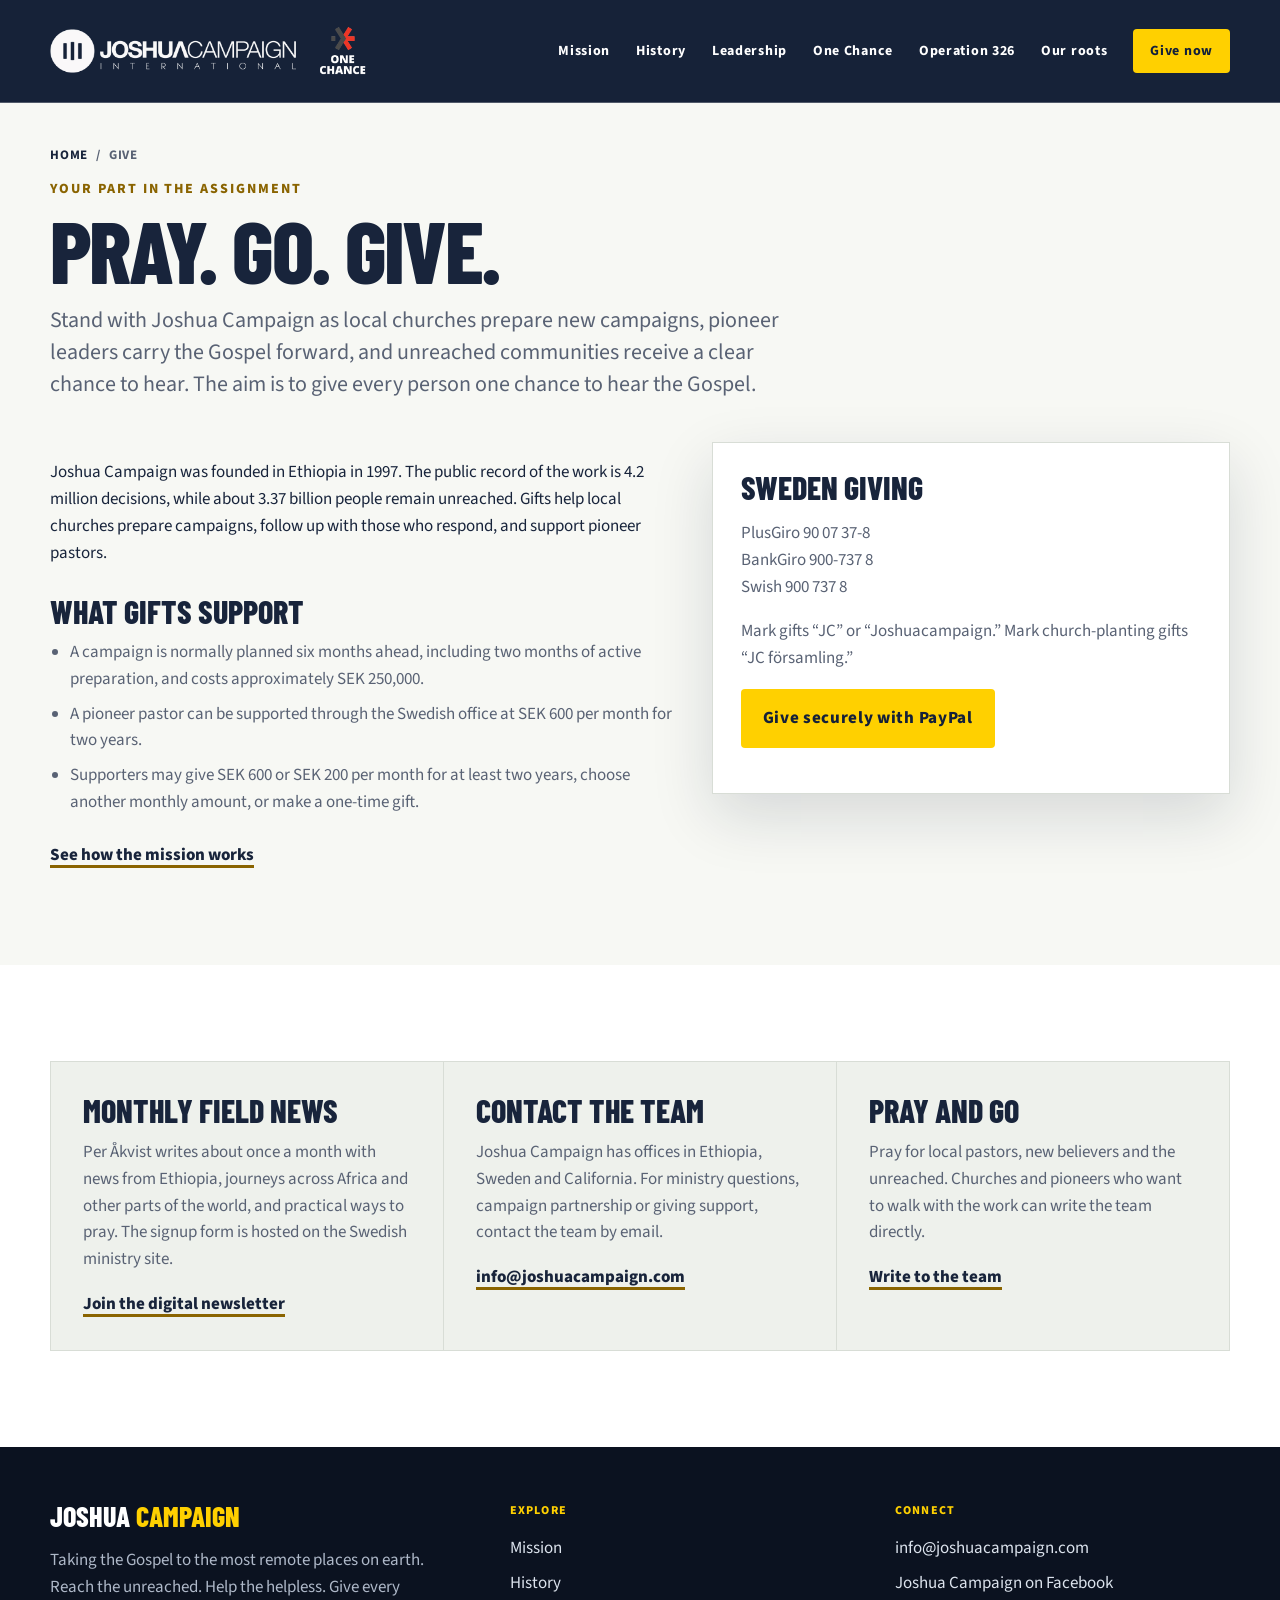
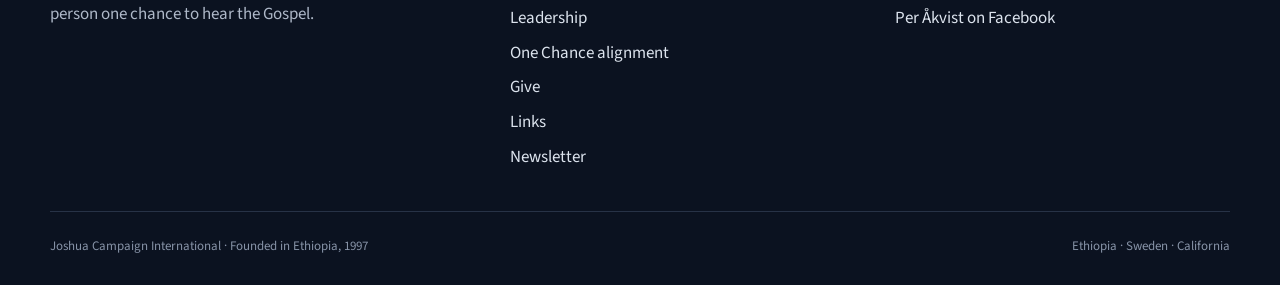
==== commit 0a3b8f5f: "Give every page a real site icon instead of an empty data URI. The apple touch icon is the existing " ====
--- a/give/index.html
+++ b/give/index.html
@@ -1,25 +1,24 @@
 <!doctype html>
 <html lang="en">
 <head>
-  <meta charset="utf-8" />
-  <meta name="viewport" content="width=device-width, initial-scale=1, viewport-fit=cover" />
-  <meta name="color-scheme" content="light dark" />
+  <meta charset="utf-8">
+  <meta name="viewport" content="width=device-width, initial-scale=1, viewport-fit=cover">
+  <meta name="color-scheme" content="light dark">
+  <link rel="icon" href="/favicon.ico" sizes="any">
+  <link rel="icon" href="/favicon-32.png" type="image/png" sizes="32x32">
+  <link rel="apple-touch-icon" href="/apple-touch-icon.png">
   <title>Give | Joshua Campaign</title>
-  <meta name="description" content="Pray, go and give with Joshua Campaign so every person has one chance to hear the Gospel. The ministry was founded in 1997." />
-  <link rel="canonical" href="https://www.joshuacampaign.com/give/" />
-  <link rel="icon" href="/favicon.ico" />
-  <link rel="apple-touch-icon" href="/apple-touch-icon.png" />
-  <meta property="og:site_name" content="Joshua Campaign" />
-  <meta property="og:title" content="Give | Joshua Campaign" />
-  <meta property="og:description" content="Pray, go and give with Joshua Campaign so every person has one chance to hear the Gospel. The ministry was founded in 1997." />
-  <meta property="og:image" content="https://www.joshuacampaign.com/assets/per-leading-night.jpg" />
-  <meta property="og:url" content="https://www.joshuacampaign.com/give/" />
-  <meta property="og:type" content="website" />
-  <meta property="og:locale" content="en_US" />
-  <meta name="twitter:card" content="summary_large_image" />
-  <meta name="twitter:title" content="Give | Joshua Campaign" />
-  <meta name="twitter:description" content="Pray, go and give with Joshua Campaign so every person has one chance to hear the Gospel. The ministry was founded in 1997." />
-  <meta name="twitter:image" content="https://www.joshuacampaign.com/assets/per-leading-night.jpg" />
+  <meta name="description" content="Give to Joshua Campaign through the Swedish office or PayPal. Support campaigns, church planting and pioneer mission founded in 1997.">
+  <link rel="canonical" href="https://www.joshuacampaign.com/give/">
+  <meta property="og:title" content="Give | Joshua Campaign">
+  <meta property="og:description" content="Give to Joshua Campaign through the Swedish office or PayPal. Support campaigns, church planting and pioneer mission founded in 1997.">
+  <meta property="og:image" content="https://www.joshuacampaign.com/assets/per-leading-night.jpg">
+  <meta property="og:url" content="https://www.joshuacampaign.com/give/">
+  <meta property="og:type" content="website">
+  <meta name="twitter:card" content="summary_large_image">
+  <meta name="twitter:title" content="Give | Joshua Campaign">
+  <meta name="twitter:description" content="Give to Joshua Campaign through the Swedish office or PayPal. Support campaigns, church planting and pioneer mission founded in 1997.">
+  <meta name="twitter:image" content="https://www.joshuacampaign.com/assets/per-leading-night.jpg">
   <script type="application/ld+json">
 {
   "@context": "https://schema.org",
@@ -29,8 +28,8 @@
       "@id": "https://www.joshuacampaign.com/#website",
       "name": "Joshua Campaign",
       "url": "https://www.joshuacampaign.com/",
-      "description": "Joshua Campaign gives every person one chance to hear the Gospel.",
       "inLanguage": "en",
+      "description": "Joshua Campaign was founded in Ethiopia in 1997 to give every person one chance to hear the Gospel through mass evangelism, local church partnership and pioneer mission.",
       "publisher": {
         "@id": "https://www.joshuacampaign.com/#organization"
       }
@@ -39,13 +38,18 @@
       "@type": "NonprofitOrganization",
       "@id": "https://www.joshuacampaign.com/#organization",
       "name": "Joshua Campaign International",
+      "alternateName": "Joshua Campaign",
       "url": "https://www.joshuacampaign.com/",
       "foundingDate": "1997",
-      "description": "Joshua Campaign International was founded in 1997 to give every person one chance to hear the Gospel through mass evangelism, local church partnership and pioneer mission.",
       "email": "info@joshuacampaign.com",
-      "logo": {
-        "@type": "ImageObject",
-        "url": "https://www.joshuacampaign.com/assets/logo-joshua-campaign.webp"
+      "logo": "https://www.joshuacampaign.com/assets/logo-joshua-campaign.png",
+      "description": "Joshua Campaign was founded in Ethiopia in 1997 to give every person one chance to hear the Gospel through mass evangelism, local church partnership and pioneer mission.",
+      "parentOrganization": {
+        "@type": "Organization",
+        "name": "Pentecostal Church of God",
+        "alternateName": "PCG Global Missions",
+        "url": "https://www.pcg.org/",
+        "sameAs": "https://www.pcgmission.org/"
       },
       "sameAs": [
         "https://www.facebook.com/jeshuacampaignsweden",
@@ -75,61 +79,74 @@
   ]
 }
   </script>
-  <link rel="preconnect" href="https://fonts.googleapis.com" />
-  <link rel="preconnect" href="https://fonts.gstatic.com" crossorigin />
-  <link href="https://fonts.googleapis.com/css2?family=Barlow+Condensed:wght@600;700;800&family=Source+Sans+3:wght@400;500;600;700&display=swap" rel="stylesheet" />
-  <link rel="stylesheet" href="/assets/site.css" />
+  <link rel="preconnect" href="https://fonts.googleapis.com">
+  <link rel="preconnect" href="https://fonts.gstatic.com" crossorigin>
+  <link href="https://fonts.googleapis.com/css2?family=Barlow+Condensed:wght@600;700;800&family=Source+Sans+3:wght@400;500;600;700&display=swap" rel="stylesheet">
+  <link rel="stylesheet" href="/assets/site.css">
+  
 </head>
 <body>
-  <a class="skip" href="#main">Skip to content</a>
-  <header class="site-header"><div class="topbar">
+<a class="skip" href="#main">Skip to content</a>
+<header class="site-header"><div class="topbar">
     <nav class="nav wrap" aria-label="Primary navigation">
       <div class="brand-cluster">
-        <a class="brand" href="/" aria-label="Joshua Campaign International home"><picture><source srcset="/assets/logo-joshua-campaign.avif" type="image/avif" /><source srcset="/assets/logo-joshua-campaign.webp" type="image/webp" /><img src="/assets/logo-joshua-campaign.webp" width="800" height="146" alt="Joshua Campaign International" loading="lazy" decoding="async" /></picture></a>
-        <a class="onechance-header" href="https://onechance.global/" target="_blank" rel="noopener" aria-label="Visit One Chance Global"><picture><source srcset="/assets/logo-one-chance-mark.avif" type="image/avif" /><source srcset="/assets/logo-one-chance-mark.webp" type="image/webp" /><img src="/assets/logo-one-chance-mark.webp" width="400" height="350" alt="One Chance" loading="lazy" decoding="async" /></picture></a>
+        <a class="brand" href="/" aria-label="Joshua Campaign International home">
+          <picture><source srcset="/assets/logo-joshua-campaign.avif" type="image/avif"><source srcset="/assets/logo-joshua-campaign.webp" type="image/webp"><img src="/assets/logo-joshua-campaign.png" width="640" height="117" alt="Joshua Campaign International" data-atf="true"></picture>
+        </a>
+        <a class="onechance-header" href="https://onechance.global" target="_blank" rel="noopener" aria-label="Visit One Chance Global">
+          <picture><source srcset="/assets/logo-one-chance-mark.avif" type="image/avif"><source srcset="/assets/logo-one-chance-mark.webp" type="image/webp"><img src="/assets/logo-one-chance-mark.png" width="192" height="168" alt="One Chance" data-atf="true"></picture>
+        </a>
       </div>
       <button class="menu-btn" type="button" aria-label="Open menu" aria-expanded="false"><span></span></button>
       <div class="nav-links">
         <a href="/mission/">Mission</a>
-        <a href="/#about">About</a>
         <a href="/history/">History</a>
         <a href="/leadership/">Leadership</a>
         <a href="/#alignment">One Chance</a>
-        <a href="https://www.pcgmission.org/" target="_blank" rel="noopener">Operation 326</a>
-        <a href="/#roots">Our roots</a>
-        <a href="/give/" class="nav-cta" aria-current="page">Give now</a>
+        <a href="https://www.pcgmission.org/#operation" target="_blank" rel="noopener">Operation 326</a>
+        <a href="/mission/#roots">Our roots</a>
+        <a class="nav-cta" href="/give/" aria-current="page">Give now</a>
       </div>
     </nav>
   </div></header>
 <main id="main">
-  <section class="cta" id="give">
-    <div class="wrap">
+  <div class="page-intro wrap">
+    <nav class="crumbs" aria-label="Breadcrumb"><a href="/">Home</a><span aria-hidden="true">/</span><span aria-current="page">Give</span></nav>
+    <p class="kicker">Your part in the assignment</p>
+    <h1>Pray. Go. Give.</h1>
+    <p class="dek">Stand with Joshua Campaign as local churches prepare new campaigns, pioneer leaders carry the Gospel forward, and unreached communities receive a clear chance to hear. The aim is to give every person one chance to hear the Gospel.</p>
+  </div>
+  <section class="page-section">
+    <div class="wrap give-panel">
       <div>
-        <nav class="crumbs" aria-label="Breadcrumb"><a href="/">Home</a><span aria-hidden="true">/</span><span aria-current="page">Give</span></nav>
-        <p class="kicker">Your part in the assignment</p>
-        <h1>Pray. Go. Give.</h1>
-        <p>Stand with Joshua Campaign as local churches prepare new campaigns, pioneer leaders carry the Gospel forward, and unreached communities receive one chance to hear the Gospel.</p>
+        <p>Joshua Campaign was founded in Ethiopia in 1997. The public record of the work is 4.2 million decisions, while about 3.37 billion people remain unreached. Gifts help local churches prepare campaigns, follow up with those who respond, and support pioneer pastors.</p>
+        <h2>What gifts support</h2>
+        <ul class="give-list">
+          <li>A campaign is normally planned six months ahead, including two months of active preparation, and costs approximately SEK 250,000.</li>
+          <li>A pioneer pastor can be supported through the Swedish office at SEK 600 per month for two years.</li>
+          <li>Supporters may give SEK 600 or SEK 200 per month for at least two years, choose another monthly amount, or make a one-time gift.</li>
+        </ul>
+        <p class="section-more"><a href="/mission/">See how the mission works</a></p>
       </div>
-      <div class="cta-actions">
-        <a class="btn btn-primary" href="https://www.paypal.com/donate/?hosted_button_id=S686P66GY2KHW" target="_blank" rel="noopener">Give with PayPal</a>
-        <a class="btn btn-secondary" href="mailto:info@joshuacampaign.com">Contact the team</a>
-        <a class="btn btn-secondary" href="/#connect">Field news and details</a>
-      </div>
+      <article class="give-card">
+        <h2>Sweden giving</h2>
+        <p>PlusGiro 90 07 37-8<br>BankGiro 900-737 8<br>Swish 900 737 8</p>
+        <p>Mark gifts “JC” or “Joshuacampaign.” Mark church-planting gifts “JC församling.”</p>
+        <p><a class="btn btn-primary" href="https://www.paypal.com/donate/?hosted_button_id=S686P66GY2KHW" target="_blank" rel="noopener">Give securely with PayPal</a></p>
+      </article>
     </div>
   </section>
   <section class="connect">
     <div class="wrap">
-      <div class="section-head"><div><p class="kicker">Ways to give</p><h2>Stand with the work.</h2></div><p class="intro">Joshua Campaign was founded in 1997 and has recorded 4.2 million decisions. An estimated 3.37 billion people remain unreached. Gifts help local churches prepare campaigns and stand with pioneer leaders.</p></div>
       <div class="connect-grid">
-        <article class="connect-card"><h3>Give online</h3><p>Give securely by card through PayPal. The gift goes to Joshua Campaign.</p><a href="https://www.paypal.com/donate/?hosted_button_id=S686P66GY2KHW" target="_blank" rel="noopener">Give with PayPal</a></article>
-        <article class="connect-card"><h3>Sweden giving</h3><p>PlusGiro 90 07 37-8<br>BankGiro 900-737 8<br>Swish 900 737 8</p><p>Mark gifts “JC” or “Joshuacampaign.” Mark church-planting gifts “JC församling.”</p></article>
-        <article class="connect-card"><h3>Contact the team</h3><p>Joshua Campaign has offices in Ethiopia, Sweden and California. For campaign partnership or giving support, write to the team.</p><a href="mailto:info@joshuacampaign.com">info@joshuacampaign.com</a></article>
+        <article class="connect-card"><h2>Monthly field news</h2><p>Per Åkvist writes about once a month with news from Ethiopia, journeys across Africa and other parts of the world, and practical ways to pray. The signup form is hosted on the Swedish ministry site.</p><a href="https://joshuacampaign.se/nyhetsbrev/" target="_blank" rel="noopener">Join the digital newsletter</a></article>
+        <article class="connect-card"><h2>Contact the team</h2><p>Joshua Campaign has offices in Ethiopia, Sweden and California. For ministry questions, campaign partnership or giving support, contact the team by email.</p><a href="mailto:info@joshuacampaign.com">info@joshuacampaign.com</a></article>
+        <article class="connect-card"><h2>Pray and go</h2><p>Pray for local pastors, new believers and the unreached. Churches and pioneers who want to walk with the work can write the team directly.</p><a href="mailto:info@joshuacampaign.com">Write to the team</a></article>
       </div>
-      <p class="give-note">Supporters may give monthly for at least two years or make a one-time gift. <a href="/mission/">Read how the mission works</a>.</p>
     </div>
   </section>
 </main>
-  <footer>
+<footer>
   <div class="wrap">
     <div class="footer-grid">
       <div>
@@ -140,11 +157,10 @@
         <div class="footer-label">Explore</div>
         <nav aria-label="Footer">
           <a href="/mission/">Mission</a>
-          <a href="/#about">About</a>
           <a href="/history/">History</a>
           <a href="/leadership/">Leadership</a>
           <a href="/#alignment">One Chance alignment</a>
-          <a href="/give/" aria-current="page">Give</a>
+          <a href="/give/">Give</a>
           <a href="/links/">Links</a>
           <a href="https://joshuacampaign.se/nyhetsbrev/" target="_blank" rel="noopener">Newsletter</a>
         </nav>
--- a/assets/site.css
+++ b/assets/site.css
@@ -1,7 +1,7 @@
-    :root{
+:root{
       color-scheme:light dark;
       --ink:#18243b;--ink-2:#263552;--paper:#f7f8f4;--surface:#fff;--surface-2:#eef1ec;
-      --gold:#ffd000;--gold-2:#e0ac00;--muted:#596274;--line:#d8ddd6;--white:#fff;--red:#c61d25;
+      --gold:#ffd000;--gold-2:#8a6400;--muted:#596274;--line:#d8ddd6;--white:#fff;--red:#c61d25;
       --shadow:0 22px 58px rgba(16,27,47,.14);--display:"Barlow Condensed",sans-serif;--body:"Source Sans 3",sans-serif;
     }
     @media(prefers-color-scheme:dark){
@@ -9,15 +9,15 @@
     }
     *{box-sizing:border-box}html{scroll-behavior:smooth}body{margin:0;background:var(--paper);color:var(--ink);font-family:var(--body);font-size:17px;line-height:1.58}body.nav-open{overflow:hidden}
     a{color:inherit}img{max-width:100%;display:block}.wrap{width:min(1180px,calc(100% - 40px));margin-inline:auto}
-    .hero{min-height:760px;position:relative;display:grid;grid-template-rows:auto 1fr;background:#162238;color:#fff;overflow:hidden}.hero-slides{position:absolute;inset:0}.hero-slide{position:absolute;inset:0;width:100%;height:100%;object-fit:cover;object-position:center;opacity:0;transition:opacity 1.1s ease}.hero-slide.hero-mirrored{transform:scaleX(-1)}.hero-slide.active{opacity:1}.hero:after{content:"";position:absolute;z-index:1;inset:0;background:linear-gradient(90deg,rgba(10,18,33,.9) 0%,rgba(10,18,33,.66) 46%,rgba(10,18,33,.2) 82%),linear-gradient(0deg,rgba(8,14,27,.7),transparent 56%)}.hero-carousel-control{position:absolute;z-index:4;right:max(20px,calc((100% - 1180px)/2));bottom:42px;display:flex;align-items:center;gap:8px;padding:8px;background:rgba(8,14,27,.72);border:1px solid rgba(255,255,255,.35);border-radius:4px}.hero-dots{display:flex;gap:7px}.hero-dot{position:relative;width:44px;height:44px;padding:0;border:0;background:transparent;cursor:pointer}.hero-dot:before{content:"";position:absolute;left:7px;right:7px;top:50%;height:3px;margin-top:-1px;background:rgba(255,255,255,.42)}.hero-dot[aria-current="true"]:before{background:var(--gold)}.carousel-toggle{border:0;background:transparent;color:#fff;padding:3px 7px;font:700 12px/1 var(--body);text-transform:uppercase;letter-spacing:.06em;cursor:pointer}.hero-dot:focus-visible,.carousel-toggle:focus-visible{outline:2px solid var(--gold);outline-offset:3px}
+    .hero{min-height:760px;position:relative;display:grid;grid-template-rows:auto 1fr;background:#162238;color:#fff;overflow:hidden}.hero-slides{position:absolute;inset:0}.hero-slide{position:absolute;inset:0;width:100%;height:100%;object-fit:cover;object-position:center;opacity:0;transition:opacity 1.1s ease}.hero-slide.hero-mirrored{transform:scaleX(-1)}.hero-slide.active{opacity:1}.hero:after{content:"";position:absolute;z-index:1;inset:0;background:linear-gradient(90deg,rgba(10,18,33,.9) 0%,rgba(10,18,33,.66) 46%,rgba(10,18,33,.2) 82%),linear-gradient(0deg,rgba(8,14,27,.7),transparent 56%)}.hero-carousel-control{position:absolute;z-index:4;right:max(20px,calc((100% - 1180px)/2));bottom:42px;display:flex;align-items:center;gap:8px;padding:8px;background:rgba(8,14,27,.72);border:1px solid rgba(255,255,255,.35);border-radius:4px}.hero-dots{display:flex;gap:7px}.hero-dot{width:30px;height:3px;padding:0;border:0;background:rgba(255,255,255,.42);cursor:pointer}.hero-dot[aria-current="true"]{background:var(--gold)}.carousel-toggle{border:0;background:transparent;color:#fff;padding:3px 7px;font:700 12px/1 var(--body);text-transform:uppercase;letter-spacing:.06em;cursor:pointer}.hero-dot:focus-visible,.carousel-toggle:focus-visible{outline:2px solid var(--gold);outline-offset:3px}
     .topbar,.hero-content{position:relative}.topbar{z-index:5;padding:22px 0;border-bottom:1px solid rgba(255,255,255,.25)}.hero-content{z-index:2}.nav{display:flex;align-items:center;justify-content:space-between;gap:24px}.brand-cluster{display:flex;align-items:center;gap:18px;min-width:0}.brand{display:block;text-decoration:none;color:#fff;flex:0 1 246px}.brand img{width:246px;height:auto}.onechance-header{display:grid;place-items:center;flex:0 0 auto;width:58px;height:58px}.onechance-header img{width:100%;height:100%;object-fit:contain}.brand:focus-visible,.onechance-header:focus-visible{outline:3px solid var(--gold);outline-offset:4px}.nav-links{display:flex;align-items:center;gap:26px}.nav-links a{text-decoration:none;font-weight:700;font-size:14px;letter-spacing:.05em}.nav-links a:hover,.nav-links a:focus-visible{color:var(--gold)}.nav-cta{padding:11px 17px;background:var(--gold);color:#13203a!important;border-radius:4px}.menu-btn{display:none;border:1px solid rgba(255,255,255,.45);background:transparent;color:#fff;width:46px;height:42px;border-radius:4px;font-size:0}.menu-btn span,.menu-btn:before,.menu-btn:after{content:"";display:block;height:2px;width:22px;background:currentColor;margin:5px auto}
     .hero-content{align-self:end;padding:100px 0 86px}.eyebrow{display:flex;align-items:center;gap:12px;font-weight:800;letter-spacing:.13em;text-transform:uppercase;font-size:13px;color:var(--gold)}.eyebrow:before{content:"";width:46px;height:4px;background:currentColor}.hero h1{font:800 clamp(62px,9vw,122px)/.82 var(--display);letter-spacing:-.035em;text-transform:uppercase;max-width:820px;margin:25px 0 28px}.hero h1 span{color:var(--gold)}.lead{font-size:clamp(20px,2.2vw,29px);line-height:1.28;max-width:650px;margin:0;color:#fff}.hero-actions{display:flex;gap:14px;flex-wrap:wrap;margin-top:34px}.btn{display:inline-flex;align-items:center;justify-content:center;gap:10px;padding:14px 20px;border-radius:4px;text-decoration:none;font-weight:800;letter-spacing:.04em;border:2px solid transparent}.btn-primary{background:var(--gold);color:#142039}.btn-secondary{border-color:rgba(255,255,255,.65);color:#fff}.btn svg{width:18px}.hero-note{display:flex;gap:10px;align-items:center;margin-top:26px;color:#dfe5ec;font-size:14px}.hero-note span{width:8px;height:8px;border-radius:50%;background:var(--gold)}
     .mission-band{background:var(--gold);color:#15223b}.mission-band .wrap{display:grid;grid-template-columns:1fr auto;gap:28px;align-items:center;padding:23px 0}.mission-band strong{font:800 27px/1.1 var(--display);text-transform:uppercase;letter-spacing:.01em}.mission-band p{margin:4px 0 0}.mission-band a{font-weight:800;text-decoration-thickness:2px;text-underline-offset:4px}
-    section{padding:96px 0}.section-head{display:grid;grid-template-columns:.72fr 1.28fr;gap:70px;align-items:start;margin-bottom:48px}.kicker{font:800 14px/1 var(--body);letter-spacing:.14em;text-transform:uppercase;color:var(--gold-2);margin:0 0 14px}.section-head h1,.section-head h2,.split h2,.leader-copy h1,.leader-copy h2,.alignment-copy h2,.cta h1,.cta h2{font:800 clamp(42px,5vw,70px)/.93 var(--display);letter-spacing:-.025em;text-transform:uppercase;margin:0}.section-head .intro{font-size:22px;line-height:1.45;margin:0;color:var(--muted)}
+    section{padding:96px 0}.section-head{display:grid;grid-template-columns:.72fr 1.28fr;gap:70px;align-items:start;margin-bottom:48px}.kicker{font:800 14px/1 var(--body);letter-spacing:.14em;text-transform:uppercase;color:var(--gold-2);margin:0 0 14px}.section-head h2,.split h2,.leader-copy h2,.alignment-copy h2,.cta h2{font:800 clamp(42px,5vw,70px)/.93 var(--display);letter-spacing:-.025em;text-transform:uppercase;margin:0}.section-head .intro{font-size:22px;line-height:1.45;margin:0;color:var(--muted)}
     .work-grid{display:grid;grid-template-columns:repeat(3,1fr);gap:2px;background:var(--line);border:1px solid var(--line);box-shadow:var(--shadow)}.work-card{background:var(--surface);padding:34px 30px 38px;min-height:325px;position:relative}.work-card .num{font:800 56px/1 var(--display);color:color-mix(in srgb,var(--gold) 70%,transparent);margin-bottom:42px}.work-card h3{font:800 28px/1 var(--display);text-transform:uppercase;margin:0 0 14px}.work-card p{margin:0;color:var(--muted)}.work-card a{display:inline-block;margin-top:18px;font-weight:800;text-decoration-color:var(--gold-2);text-decoration-thickness:3px;text-underline-offset:5px}.field-notes{margin-top:46px;border-top:1px solid var(--line)}.field-row{display:grid;grid-template-columns:170px 1fr 1fr;gap:34px;padding:28px 0;border-bottom:1px solid var(--line)}.field-row strong{font:800 22px/1 var(--display);text-transform:uppercase}.field-row p{margin:0;color:var(--muted)}.field-row b{color:var(--ink)}
     .mission-details{margin-top:58px;padding-top:38px;border-top:1px solid var(--line)}.mission-details h3{font:800 clamp(30px,4vw,46px)/.95 var(--display);text-transform:uppercase;margin:0 0 26px}.method-grid{display:grid;grid-template-columns:1fr 1fr;gap:1px;background:var(--line);border:1px solid var(--line)}.method{background:var(--surface);padding:30px}.method h4{font:800 25px/1 var(--display);text-transform:uppercase;margin:0 0 12px}.method p,.method li{color:var(--muted)}.method ul{margin:16px 0 0;padding-left:20px}.method li+li{margin-top:8px}.about{background:var(--surface)}.about-grid{display:grid;grid-template-columns:minmax(0,.9fr) minmax(0,1.1fr);gap:68px;align-items:center}.about-photo img{width:100%;height:560px;object-fit:cover;object-position:center;border-radius:4px;box-shadow:var(--shadow)}.about-copy h2{font:800 clamp(42px,5vw,70px)/.93 var(--display);letter-spacing:-.025em;text-transform:uppercase;margin:0 0 22px}.about-copy p{color:var(--muted)}.facts{display:grid;grid-template-columns:repeat(3,1fr);margin-top:30px;border-top:1px solid var(--line);border-bottom:1px solid var(--line)}.fact{padding:20px 18px 20px 0}.fact+.fact{padding-left:18px;border-left:1px solid var(--line)}.fact strong{display:block;font:800 31px/1 var(--display);color:var(--gold-2)}.fact span{display:block;margin-top:8px;font-size:14px;color:var(--muted)}
-    .photo-break{position:relative;min-height:560px;display:grid;align-items:end;background:#18243b;color:#fff;overflow:hidden}.photo-break img{position:absolute;inset:0;width:100%;height:100%;object-fit:cover}.photo-break:after{content:"";position:absolute;inset:0;background:linear-gradient(0deg,rgba(12,20,37,.88),rgba(12,20,37,.04) 66%)}.photo-caption{position:relative;z-index:1;padding:46px 0}.photo-caption blockquote{font:700 clamp(25px,3vw,40px)/1.08 var(--display);max-width:720px;text-transform:uppercase;margin:0}.photo-caption cite{display:block;margin-top:13px;font-style:normal;color:var(--gold);font-weight:800;letter-spacing:.08em;text-transform:uppercase;font-size:12px}
-    .now{background:var(--surface)}.now-grid{display:grid;grid-template-columns:minmax(0,1.25fr) minmax(300px,.75fr);gap:16px}.now-feature,.now-side figure{margin:0;position:relative;overflow:hidden;background:#111c30}.now-feature{min-height:600px}.now-feature img,.now-side img{position:absolute;inset:0;width:100%;height:100%;object-fit:cover}.now-feature img{object-position:center 24%}.now-side{display:grid;grid-template-rows:1fr 1fr;gap:16px}.now-copy{position:absolute;z-index:1;left:0;right:0;bottom:0;padding:100px 32px 28px;background:linear-gradient(transparent,rgba(7,12,22,.9));color:#fff}.now-copy .story-label{display:block;color:var(--gold);font-weight:800;font-size:12px;letter-spacing:.12em;text-transform:uppercase;margin-bottom:7px}.now-copy h3{font:800 clamp(25px,3vw,40px)/.98 var(--display);text-transform:uppercase;margin:0 0 8px}.now-copy p{font-size:15px;line-height:1.35;margin:0;max-width:640px;color:#eef2f7}.now-side figcaption{position:absolute;z-index:1;left:0;right:0;bottom:0;padding:55px 18px 15px;background:linear-gradient(transparent,rgba(7,12,22,.88));color:#fff;font:700 12px/1.15 var(--display);text-transform:uppercase}.impact-strip{display:grid;grid-template-columns:1fr 1fr;gap:1px;background:var(--line);border:1px solid var(--line);margin-top:16px}.impact-item{background:var(--surface-2);padding:24px 28px}.impact-item strong{display:block;font:800 clamp(40px,5vw,64px)/.9 var(--display);color:var(--gold-2)}.impact-item span{display:block;margin-top:9px;font-weight:700;color:var(--ink)}
+    .photo-break{position:relative;min-height:560px;display:grid;align-items:end;background:#18243b;color:#fff;overflow:hidden}.photo-break img{position:absolute;inset:0;width:100%;height:100%;object-fit:cover}.photo-break:after{content:"";position:absolute;inset:0;background:linear-gradient(0deg,rgba(12,20,37,.88),rgba(12,20,37,.04) 66%)}.photo-caption{position:relative;z-index:1;padding:46px 0}.photo-caption blockquote{font:700 clamp(25px,3vw,40px)/1.08 var(--display);max-width:720px;text-transform:uppercase;margin:0}.photo-caption cite{display:block;margin-top:13px;font-style:normal;color:var(--gold);font-weight:800;letter-spacing:.08em;text-transform:uppercase;font-size:11px}
+    .now{background:var(--surface)}.now-grid{display:grid;grid-template-columns:minmax(0,1.25fr) minmax(300px,.75fr);gap:16px}.now-feature,.now-side figure{margin:0;position:relative;overflow:hidden;background:#111c30}.now-feature{min-height:600px}.now-feature img,.now-side img{position:absolute;inset:0;width:100%;height:100%;object-fit:cover}.now-feature img{object-position:center 24%}.now-side{display:grid;grid-template-rows:1fr 1fr;gap:16px}.now-copy{position:absolute;z-index:1;left:0;right:0;bottom:0;padding:100px 32px 28px;background:linear-gradient(transparent,rgba(7,12,22,.9));color:#fff}.now-copy .story-label{display:block;color:var(--gold);font-weight:800;font-size:10px;letter-spacing:.12em;text-transform:uppercase;margin-bottom:7px}.now-copy h3{font:800 clamp(25px,3vw,40px)/.98 var(--display);text-transform:uppercase;margin:0 0 8px}.now-copy p{font-size:15px;line-height:1.35;margin:0;max-width:640px;color:#eef2f7}.now-side figcaption{position:absolute;z-index:1;left:0;right:0;bottom:0;padding:55px 18px 15px;background:linear-gradient(transparent,rgba(7,12,22,.88));color:#fff;font:700 12px/1.15 var(--display);text-transform:uppercase}.impact-strip{display:grid;grid-template-columns:1fr 1fr;gap:1px;background:var(--line);border:1px solid var(--line);margin-top:16px}.impact-item{background:var(--surface-2);padding:24px 28px}.impact-item strong{display:block;font:800 clamp(40px,5vw,64px)/.9 var(--display);color:var(--gold-2)}.impact-item span{display:block;margin-top:9px;font-weight:700;color:var(--ink)}
     .stories{background:var(--paper);padding-top:76px}.stories-grid{display:grid;grid-template-columns:minmax(0,1.12fr) minmax(320px,.88fr);gap:24px}.story-card{margin:0;background:var(--surface);box-shadow:var(--shadow);display:grid}.story-card img{width:100%;height:100%;min-height:390px;object-fit:cover}.story-feature{grid-template-columns:minmax(0,1.06fr) minmax(280px,.94fr)}.story-feature img{object-position:center 22%}.story-body{padding:34px}.story-body .story-label{display:block;color:var(--gold-2);font-weight:800;font-size:12px;letter-spacing:.12em;text-transform:uppercase;margin-bottom:10px}.story-body h3{font:800 clamp(30px,3.4vw,44px)/.95 var(--display);text-transform:uppercase;margin:0 0 15px}.story-body p{margin:0;color:var(--muted)}.story-side{grid-template-rows:260px 1fr}.story-side img{min-height:0}.campaign-gallery{display:grid;grid-template-columns:repeat(3,1fr);gap:14px;margin-top:24px}.campaign-gallery figure{margin:0;position:relative;overflow:hidden;background:#111c30}.campaign-gallery img{width:100%;height:230px;object-fit:cover;opacity:.88;transition:transform .35s ease,opacity .35s ease}.campaign-gallery figure:hover img{transform:scale(1.025);opacity:1}.campaign-gallery figcaption{position:absolute;left:0;right:0;bottom:0;padding:36px 16px 13px;background:linear-gradient(transparent,rgba(7,12,22,.86));color:#fff;font:700 12px/1.15 var(--display);text-transform:uppercase}
     .history-chapter{margin-top:58px}.history-title{display:grid;grid-template-columns:260px 1fr;gap:40px;align-items:end;margin-bottom:22px;padding-top:24px;border-top:1px solid var(--line)}.history-title h3{font:800 32px/1 var(--display);text-transform:uppercase;margin:0}.history-title p{margin:0;color:var(--muted);max-width:720px}.archive-grid{display:grid;grid-template-columns:repeat(4,1fr);gap:12px}.archive-grid figure,.history-pair figure,.foundations-grid figure{margin:0;position:relative;overflow:hidden;background:#111c30}.archive-grid img,.foundations-grid img{width:100%;height:220px;object-fit:cover}.archive-grid .wide{grid-column:span 2}.archive-grid .wide img{height:300px}.archive-grid figcaption,.history-pair figcaption,.foundations-grid figcaption{position:absolute;left:0;right:0;bottom:0;padding:34px 13px 11px;background:linear-gradient(transparent,rgba(7,12,22,.88));color:#fff;font:700 11px/1.15 var(--display);letter-spacing:.02em;text-transform:uppercase}.evolution-grid{display:grid;grid-template-columns:1fr 1fr;gap:24px}.history-panel{background:var(--surface);box-shadow:var(--shadow)}.history-panel-copy{padding:28px}.history-panel-copy h4{font:800 28px/1 var(--display);text-transform:uppercase;margin:0 0 10px}.history-panel-copy p{color:var(--muted);margin:0}.history-pair{display:grid;grid-template-columns:1fr 1fr;gap:2px;background:var(--line)}.history-pair img{width:100%;height:270px;object-fit:cover}.foundations-grid{display:grid;grid-template-columns:repeat(4,1fr);gap:12px}.foundations-grid img{height:240px}
     .leader{background:var(--surface-2)}.leader-grid{display:grid;grid-template-columns:minmax(0,1.07fr) minmax(320px,.93fr);gap:72px;align-items:center}.leader-photo{position:relative}.leader-photo img{width:100%;aspect-ratio:1/1;object-fit:cover;object-position:center;border-radius:4px;box-shadow:var(--shadow)}.leader-photo:after{content:"";position:absolute;right:-20px;bottom:-20px;width:43%;height:43%;border-right:10px solid var(--gold);border-bottom:10px solid var(--gold);pointer-events:none}.role{display:inline-block;background:var(--gold);color:#15223b;padding:7px 11px;font-weight:800;font-size:13px;letter-spacing:.08em;text-transform:uppercase;margin-bottom:18px}.leader-copy .bio{font-size:20px;color:var(--muted);margin:22px 0}.quote{margin:28px 0 0;padding:22px 0;border-top:1px solid var(--line);border-bottom:1px solid var(--line);font-size:24px;font-weight:700;line-height:1.35}.text-link{font-weight:800;text-decoration-color:var(--gold-2);text-decoration-thickness:3px;text-underline-offset:5px}.founder{padding-top:76px}.founder-card{display:grid;grid-template-columns:300px 1fr;gap:44px;align-items:center;background:var(--surface);padding:36px;border-top:8px solid var(--gold);box-shadow:var(--shadow)}.founder-card img{width:100%;aspect-ratio:1/1;object-fit:cover;object-position:right center}.founder-copy h3{font:800 38px/1 var(--display);text-transform:uppercase;margin:0 0 10px}.founder-copy .title{font-weight:800;color:var(--gold-2);text-transform:uppercase;letter-spacing:.08em;font-size:13px}.founder-copy p{color:var(--muted)}
@@ -27,29 +27,55 @@
     .cta{padding:78px 0;background:var(--gold);color:#142039}.cta .wrap{display:grid;grid-template-columns:1fr auto;gap:45px;align-items:center}.cta p{font-size:20px;max-width:700px;margin:17px 0 0}.cta-actions{display:grid;gap:11px;min-width:220px}.cta .btn-primary{background:#142039;color:#fff}.cta .btn-secondary{border-color:#142039;color:#142039}
     footer{background:#0b1220;color:#dce3ed;padding:55px 0 28px}.footer-grid{display:grid;grid-template-columns:1.1fr .9fr .9fr;gap:50px}.footer-brand{font:800 28px/1 var(--display);color:#fff;text-transform:uppercase}.footer-brand span{color:var(--gold)}footer p{color:#aeb8c8;max-width:390px}.footer-label{color:var(--gold);font-weight:800;text-transform:uppercase;letter-spacing:.1em;font-size:12px;margin-bottom:14px}footer nav{display:grid;gap:8px}footer nav a{color:#dce3ed;text-decoration:none}.fineprint{border-top:1px solid #273246;margin-top:40px;padding-top:24px;display:flex;justify-content:space-between;gap:20px;color:#8793a7;font-size:13px}
     @media(max-width:900px){.hero{overflow:visible}.connect-grid{grid-template-columns:1fr}.about-grid{grid-template-columns:1fr;gap:36px}.about-photo img{height:460px}.now-grid{grid-template-columns:1fr}.now-feature{min-height:540px}.now-side{grid-template-columns:1fr 1fr;grid-template-rows:none}.now-side figure{min-height:280px}.hero-carousel-control{right:20px}.stories-grid{grid-template-columns:1fr}.story-feature{grid-template-columns:1fr 1fr}.campaign-gallery{grid-template-columns:1fr 1fr}.campaign-gallery figure:last-child{grid-column:1/-1}.campaign-gallery figure:last-child img{height:320px}.history-title{grid-template-columns:1fr}.archive-grid{grid-template-columns:1fr 1fr}.evolution-grid{grid-template-columns:1fr}.foundations-grid{grid-template-columns:1fr 1fr}.menu-btn{display:block}.nav-links{position:absolute;z-index:10;top:78px;right:0;width:min(340px,calc(100vw - 28px));background:#111c30;padding:28px;display:none;flex-direction:column;align-items:flex-start;box-shadow:var(--shadow)}.nav-links.open{display:flex}.nav-links a{font-size:20px;width:100%}.nav-cta{text-align:center}.section-head,.leader-grid,.alignment-grid,.roots-grid{grid-template-columns:1fr;gap:36px}.work-grid{grid-template-columns:1fr}.work-card{min-height:0}.field-row{grid-template-columns:140px 1fr}.field-row p:last-child{grid-column:2}.leader-grid{gap:50px}.leader-photo{max-width:640px}.alignment-steps{margin-top:20px}.footer-grid{grid-template-columns:1fr 1fr}.footer-grid>div:first-child{grid-column:1/-1}.mission-band .wrap,.cta .wrap{grid-template-columns:1fr}.founder-card{grid-template-columns:220px 1fr}}
-    @media(max-width:600px){.wrap{width:min(100% - 28px,1180px)}.method-grid,.facts{grid-template-columns:1fr}.fact{padding:18px 0}.fact+.fact{padding-left:0;border-left:0;border-top:1px solid var(--line)}.about-photo img{height:340px}.now-feature{min-height:500px}.now-copy{padding:90px 20px 20px}.now-copy p{font-size:14px}.now-side{grid-template-columns:1fr}.now-side figure{min-height:270px}.impact-strip{grid-template-columns:1fr}.impact-item{padding:20px}.hero{min-height:700px}.hero-content{padding-bottom:96px}.hero-carousel-control{right:14px;bottom:18px;max-width:calc(100% - 28px)}.story-feature{grid-template-columns:1fr}.story-card img{min-height:0;height:360px}.story-side{grid-template-rows:auto 1fr}.story-side img{height:210px}.story-body{padding:25px}.campaign-gallery{grid-template-columns:1fr}.campaign-gallery figure:last-child{grid-column:auto}.campaign-gallery img,.campaign-gallery figure:last-child img{height:260px}.archive-grid,.foundations-grid{grid-template-columns:1fr}.archive-grid .wide{grid-column:auto}.archive-grid img,.archive-grid .wide img,.foundations-grid img{height:260px}.history-pair{grid-template-columns:1fr}.history-pair img{height:260px}.history-title{gap:10px}.topbar{padding:15px 0}.nav{gap:12px}.brand-cluster{gap:9px}.brand{flex-basis:172px}.brand img{width:172px}.onechance-header{width:42px;height:42px}.hero:after{background:linear-gradient(0deg,rgba(8,14,27,.95) 8%,rgba(8,14,27,.4) 75%)}.hero-content{padding:80px 0 55px}.hero h1{font-size:54px;max-width:100%;overflow-wrap:anywhere}.hero-actions .btn{width:100%}.mission-band strong{font-size:23px}section{padding:70px 0}.section-head{margin-bottom:32px}.section-head .intro{font-size:19px}.field-row{grid-template-columns:1fr;gap:10px}.field-row p:last-child{grid-column:auto}.photo-break{min-height:500px}.photo-break img{object-position:58% center}.leader-photo:after{right:-8px;bottom:-10px;border-width:6px}.founder{padding-top:55px}.founder-card{grid-template-columns:1fr;padding:20px}.founder-card img{aspect-ratio:4/3;object-position:right center}.step{grid-template-columns:42px 1fr}.step a{grid-column:2}.roots-img img{height:340px}.roots-img .tag{left:-8px}.footer-grid{grid-template-columns:1fr}.footer-grid>div:first-child{grid-column:auto}.fineprint{display:block}.fineprint span{display:block;margin-top:8px}}
+    @media(max-width:600px){.wrap{width:min(100% - 28px,1180px)}.method-grid,.facts{grid-template-columns:1fr}.fact{padding:18px 0}.fact+.fact{padding-left:0;border-left:0;border-top:1px solid var(--line)}.about-photo img{height:340px}.now-feature{min-height:500px}.now-copy{padding:90px 20px 20px}.now-copy p{font-size:14px}.now-side{grid-template-columns:1fr}.now-side figure{min-height:270px}.impact-strip{grid-template-columns:1fr}.impact-item{padding:20px}.hero{min-height:700px}.hero-content{padding-bottom:96px}.hero-carousel-control{right:14px;bottom:18px;max-width:calc(100% - 28px)}.hero-dot{width:20px}.story-feature{grid-template-columns:1fr}.story-card img{min-height:0;height:360px}.story-side{grid-template-rows:auto 1fr}.story-side img{height:210px}.story-body{padding:25px}.campaign-gallery{grid-template-columns:1fr}.campaign-gallery figure:last-child{grid-column:auto}.campaign-gallery img,.campaign-gallery figure:last-child img{height:260px}.archive-grid,.foundations-grid{grid-template-columns:1fr}.archive-grid .wide{grid-column:auto}.archive-grid img,.archive-grid .wide img,.foundations-grid img{height:260px}.history-pair{grid-template-columns:1fr}.history-pair img{height:260px}.history-title{gap:10px}.topbar{padding:15px 0}.nav{gap:12px}.brand-cluster{gap:9px}.brand{flex-basis:172px}.brand img{width:172px}.onechance-header{width:42px;height:42px}.hero:after{background:linear-gradient(0deg,rgba(8,14,27,.95) 8%,rgba(8,14,27,.4) 75%)}.hero-content{padding:80px 0 55px}.hero h1{font-size:54px;max-width:100%;overflow-wrap:anywhere}.hero-actions .btn{width:100%}.mission-band strong{font-size:23px}section{padding:70px 0}.section-head{margin-bottom:32px}.section-head .intro{font-size:19px}.field-row{grid-template-columns:1fr;gap:10px}.field-row p:last-child{grid-column:auto}.photo-break{min-height:500px}.photo-break img{object-position:58% center}.leader-photo:after{right:-8px;bottom:-10px;border-width:6px}.founder{padding-top:55px}.founder-card{grid-template-columns:1fr;padding:20px}.founder-card img{aspect-ratio:4/3;object-position:right center}.step{grid-template-columns:42px 1fr}.step a{grid-column:2}.roots-img img{height:340px}.roots-img .tag{left:-8px}.footer-grid{grid-template-columns:1fr}.footer-grid>div:first-child{grid-column:auto}.fineprint{display:block}.fineprint span{display:block;margin-top:8px}}
     @media(prefers-reduced-motion:reduce){html{scroll-behavior:auto}.nav-links,.hero-slide,.campaign-gallery img{transition:none}}
-  
 
-picture{display:contents}
-.skip{position:absolute;left:-999px;top:8px;z-index:30;background:var(--gold);color:#142039;padding:10px 14px;font-weight:800;text-decoration:none}
+picture{display:block}
+.hero-slides picture{position:absolute;inset:0}
+.brand picture{width:100%}
+.onechance-header picture{width:100%;height:100%}
+.onechance picture{width:100%}
+.skip{position:absolute;left:-999px;top:8px;z-index:30;background:#fff;color:#142039;padding:8px 12px;font-weight:800}
 .skip:focus{left:8px}
-.site-header{background:#162238;color:#fff;position:relative}
-.nav-links a[aria-current="page"]{color:var(--gold)}
-.crumbs{display:flex;flex-wrap:wrap;gap:8px;align-items:center;margin:0 0 22px;font-size:14px;font-weight:700;color:var(--muted)}
-.crumbs a{color:var(--gold-2);text-decoration:none}
-.crumbs a:hover,.crumbs a:focus-visible{text-decoration:underline}
-.crumbs [aria-current="page"]{color:var(--ink)}
-.summary-more{display:inline-block;margin-top:22px}
-.cta .kicker{color:#142039}
-.cta .crumbs,.cta .crumbs a,.cta .crumbs [aria-current="page"]{color:#142039}
-.impact-strip.cols-3{grid-template-columns:repeat(3,1fr)}
-.give-note{margin-top:28px;color:var(--muted);max-width:760px}
-@media(max-width:900px){.impact-strip.cols-3{grid-template-columns:1fr}}
+.site-header{position:relative;background:#162238;color:#fff;z-index:5}
+.site-header .topbar{border-bottom:1px solid rgba(255,255,255,.25)}
+.page-intro{padding:42px 0 6px}
+.page-intro h1{font:800 clamp(46px,7vw,88px)/.9 var(--display);letter-spacing:-.03em;text-transform:uppercase;margin:0 0 16px;max-width:16ch}
+.page-intro .dek{font-size:clamp(18px,2vw,22px);line-height:1.45;color:var(--muted);max-width:70ch;margin:0}
+.crumbs{display:flex;flex-wrap:wrap;gap:8px;align-items:center;margin:0 0 16px;font-size:13px;font-weight:700;letter-spacing:.06em;text-transform:uppercase;color:var(--muted)}
+.crumbs a{color:var(--ink);text-decoration:none}
+.crumbs a:hover,.crumbs a:focus-visible{color:var(--gold-2)}
+.section-more{margin:26px 0 0;font-weight:800}
+.section-more a,.text-link{text-decoration-color:var(--gold-2);text-decoration-thickness:3px;text-underline-offset:5px}
+.impact-strip.cols-3{grid-template-columns:repeat(auto-fit,minmax(160px,1fr))}
+.mission-band .links{display:flex;flex-direction:column;gap:10px;align-items:flex-start}
+.mission-band .links a{white-space:nowrap}
+.give-panel{display:grid;grid-template-columns:1.1fr .9fr;gap:28px;align-items:start}
+.give-card{background:var(--surface);border:1px solid var(--line);padding:28px;box-shadow:var(--shadow)}
+.give-card h2{font:800 32px/1 var(--display);text-transform:uppercase;margin:0 0 12px}
+.give-card p,.give-list{color:var(--muted)}
+.give-list{margin:12px 0 0;padding-left:20px}
+.give-list li+li{margin-top:8px}
+.page-section{padding-top:36px}
+@media(max-width:900px){
+  .give-panel{grid-template-columns:1fr}
+}
+@media(max-width:600px){
+  .impact-strip.cols-3{grid-template-columns:1fr}
+  .page-intro h1{max-width:none}
+}
+
 .work-card h2{font:800 28px/1 var(--display);text-transform:uppercase;margin:0 0 14px}
+.mission-details h2{font:800 clamp(30px,4vw,46px)/.95 var(--display);text-transform:uppercase;margin:0 0 26px}
 .method h3{font:800 25px/1 var(--display);text-transform:uppercase;margin:0 0 12px}
-.mission-details h2{font:800 clamp(30px,4vw,46px)/.95 var(--display);text-transform:uppercase;margin:0 0 26px}
+.now-copy h2{font:800 clamp(25px,3vw,40px)/.98 var(--display);text-transform:uppercase;margin:0 0 8px}
+.founder-copy h2{font:800 38px/1 var(--display);text-transform:uppercase;margin:0 0 10px}
 .story-body h2{font:800 clamp(30px,3.4vw,44px)/.95 var(--display);text-transform:uppercase;margin:0 0 15px}
 .history-title h2{font:800 32px/1 var(--display);text-transform:uppercase;margin:0}
+
 .history-panel-copy h3{font:800 28px/1 var(--display);text-transform:uppercase;margin:0 0 10px}
-.founder-copy h2{font:800 38px/1 var(--display);text-transform:uppercase;margin:0 0 10px}
+.connect-card h2,.give-panel > div > h2{font:800 32px/1 var(--display);text-transform:uppercase;margin:28px 0 12px}
+.connect-card h2{margin:0 0 13px}
+.work-card .num{color:var(--gold-2)}
+#roots h2{font:800 clamp(42px,5vw,66px)/.93 var(--display);text-transform:uppercase;margin:0 0 16px}
+#roots > .wrap > p:not(.kicker):not(.section-more){max-width:70ch;color:var(--muted)}
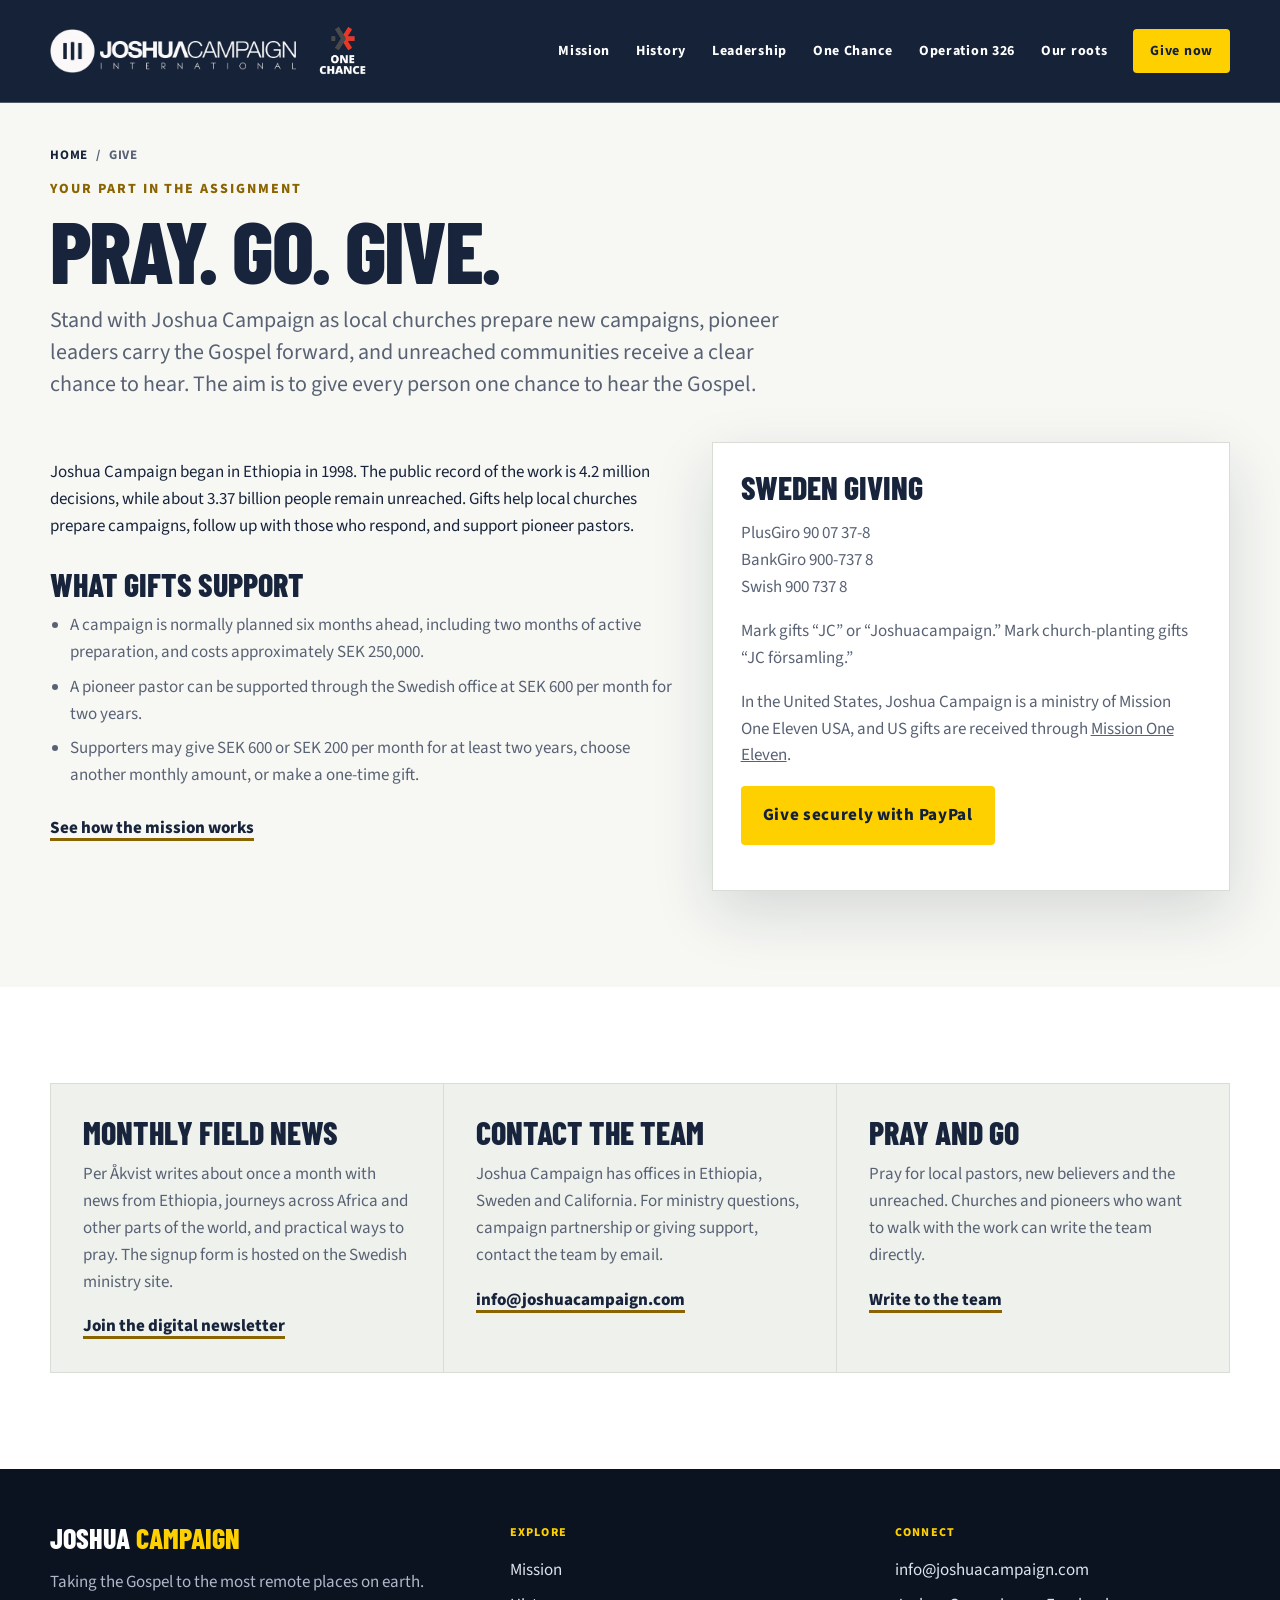
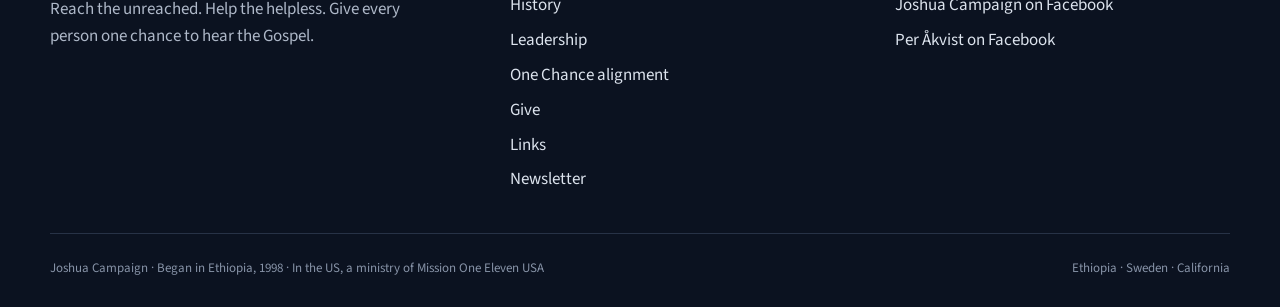
==== commit a3bb03f3: "Joshua Campaign wording: began in Ethiopia in 1998; US ministry of Mission One Eleven USA" ====
--- a/give/index.html
+++ b/give/index.html
@@ -8,16 +8,16 @@
   <link rel="icon" href="/favicon-32.png" type="image/png" sizes="32x32">
   <link rel="apple-touch-icon" href="/apple-touch-icon.png">
   <title>Give | Joshua Campaign</title>
-  <meta name="description" content="Give to Joshua Campaign through the Swedish office or PayPal. Support campaigns, church planting and pioneer mission founded in 1997.">
+  <meta name="description" content="Give to Joshua Campaign through the Swedish office or PayPal. Support campaigns, church planting and pioneer mission that began in Ethiopia in 1998.">
   <link rel="canonical" href="https://www.joshuacampaign.com/give/">
   <meta property="og:title" content="Give | Joshua Campaign">
-  <meta property="og:description" content="Give to Joshua Campaign through the Swedish office or PayPal. Support campaigns, church planting and pioneer mission founded in 1997.">
+  <meta property="og:description" content="Give to Joshua Campaign through the Swedish office or PayPal. Support campaigns, church planting and pioneer mission that began in Ethiopia in 1998.">
   <meta property="og:image" content="https://www.joshuacampaign.com/assets/per-leading-night.jpg">
   <meta property="og:url" content="https://www.joshuacampaign.com/give/">
   <meta property="og:type" content="website">
   <meta name="twitter:card" content="summary_large_image">
   <meta name="twitter:title" content="Give | Joshua Campaign">
-  <meta name="twitter:description" content="Give to Joshua Campaign through the Swedish office or PayPal. Support campaigns, church planting and pioneer mission founded in 1997.">
+  <meta name="twitter:description" content="Give to Joshua Campaign through the Swedish office or PayPal. Support campaigns, church planting and pioneer mission that began in Ethiopia in 1998.">
   <meta name="twitter:image" content="https://www.joshuacampaign.com/assets/per-leading-night.jpg">
   <script type="application/ld+json">
 {
@@ -29,7 +29,7 @@
       "name": "Joshua Campaign",
       "url": "https://www.joshuacampaign.com/",
       "inLanguage": "en",
-      "description": "Joshua Campaign was founded in Ethiopia in 1997 to give every person one chance to hear the Gospel through mass evangelism, local church partnership and pioneer mission.",
+      "description": "Joshua Campaign began in Ethiopia in 1998 to give every person one chance to hear the Gospel through mass evangelism, local church partnership and pioneer mission.",
       "publisher": {
         "@id": "https://www.joshuacampaign.com/#organization"
       }
@@ -37,13 +37,13 @@
     {
       "@type": "NonprofitOrganization",
       "@id": "https://www.joshuacampaign.com/#organization",
-      "name": "Joshua Campaign International",
-      "alternateName": "Joshua Campaign",
+      "name": "Joshua Campaign",
+      "alternateName": "New Life Joshua Campaign Ministries",
       "url": "https://www.joshuacampaign.com/",
-      "foundingDate": "1997",
+      "foundingDate": "1998",
       "email": "info@joshuacampaign.com",
       "logo": "https://www.joshuacampaign.com/assets/logo-joshua-campaign.png",
-      "description": "Joshua Campaign was founded in Ethiopia in 1997 to give every person one chance to hear the Gospel through mass evangelism, local church partnership and pioneer mission.",
+      "description": "Joshua Campaign began in Ethiopia in 1998 to give every person one chance to hear the Gospel through mass evangelism, local church partnership and pioneer mission.",
       "parentOrganization": {
         "@type": "Organization",
         "name": "Pentecostal Church of God",
@@ -90,7 +90,7 @@
 <header class="site-header"><div class="topbar">
     <nav class="nav wrap" aria-label="Primary navigation">
       <div class="brand-cluster">
-        <a class="brand" href="/" aria-label="Joshua Campaign International home">
+        <a class="brand" href="/" aria-label="Joshua Campaign home">
           <picture><source srcset="/assets/logo-joshua-campaign.avif" type="image/avif"><source srcset="/assets/logo-joshua-campaign.webp" type="image/webp"><img src="/assets/logo-joshua-campaign.png" width="640" height="117" alt="Joshua Campaign International" data-atf="true"></picture>
         </a>
         <a class="onechance-header" href="https://onechance.global" target="_blank" rel="noopener" aria-label="Visit One Chance Global">
@@ -119,7 +119,7 @@
   <section class="page-section">
     <div class="wrap give-panel">
       <div>
-        <p>Joshua Campaign was founded in Ethiopia in 1997. The public record of the work is 4.2 million decisions, while about 3.37 billion people remain unreached. Gifts help local churches prepare campaigns, follow up with those who respond, and support pioneer pastors.</p>
+        <p>Joshua Campaign began in Ethiopia in 1998. The public record of the work is 4.2 million decisions, while about 3.37 billion people remain unreached. Gifts help local churches prepare campaigns, follow up with those who respond, and support pioneer pastors.</p>
         <h2>What gifts support</h2>
         <ul class="give-list">
           <li>A campaign is normally planned six months ahead, including two months of active preparation, and costs approximately SEK 250,000.</li>
@@ -132,6 +132,7 @@
         <h2>Sweden giving</h2>
         <p>PlusGiro 90 07 37-8<br>BankGiro 900-737 8<br>Swish 900 737 8</p>
         <p>Mark gifts “JC” or “Joshuacampaign.” Mark church-planting gifts “JC församling.”</p>
+        <p>In the United States, Joshua Campaign is a ministry of Mission One Eleven USA, and US gifts are received through <a href="https://missiononeeleven.com/give/" target="_blank" rel="noopener">Mission One Eleven</a>.</p>
         <p><a class="btn btn-primary" href="https://www.paypal.com/donate/?hosted_button_id=S686P66GY2KHW" target="_blank" rel="noopener">Give securely with PayPal</a></p>
       </article>
     </div>
@@ -175,7 +176,7 @@
       </div>
     </div>
     <div class="fineprint">
-      <div>Joshua Campaign International · Founded in Ethiopia, 1997</div>
+      <div>Joshua Campaign · Began in Ethiopia, 1998 · In the US, a ministry of Mission One Eleven USA</div>
       <span>Ethiopia · Sweden · California</span>
     </div>
   </div>
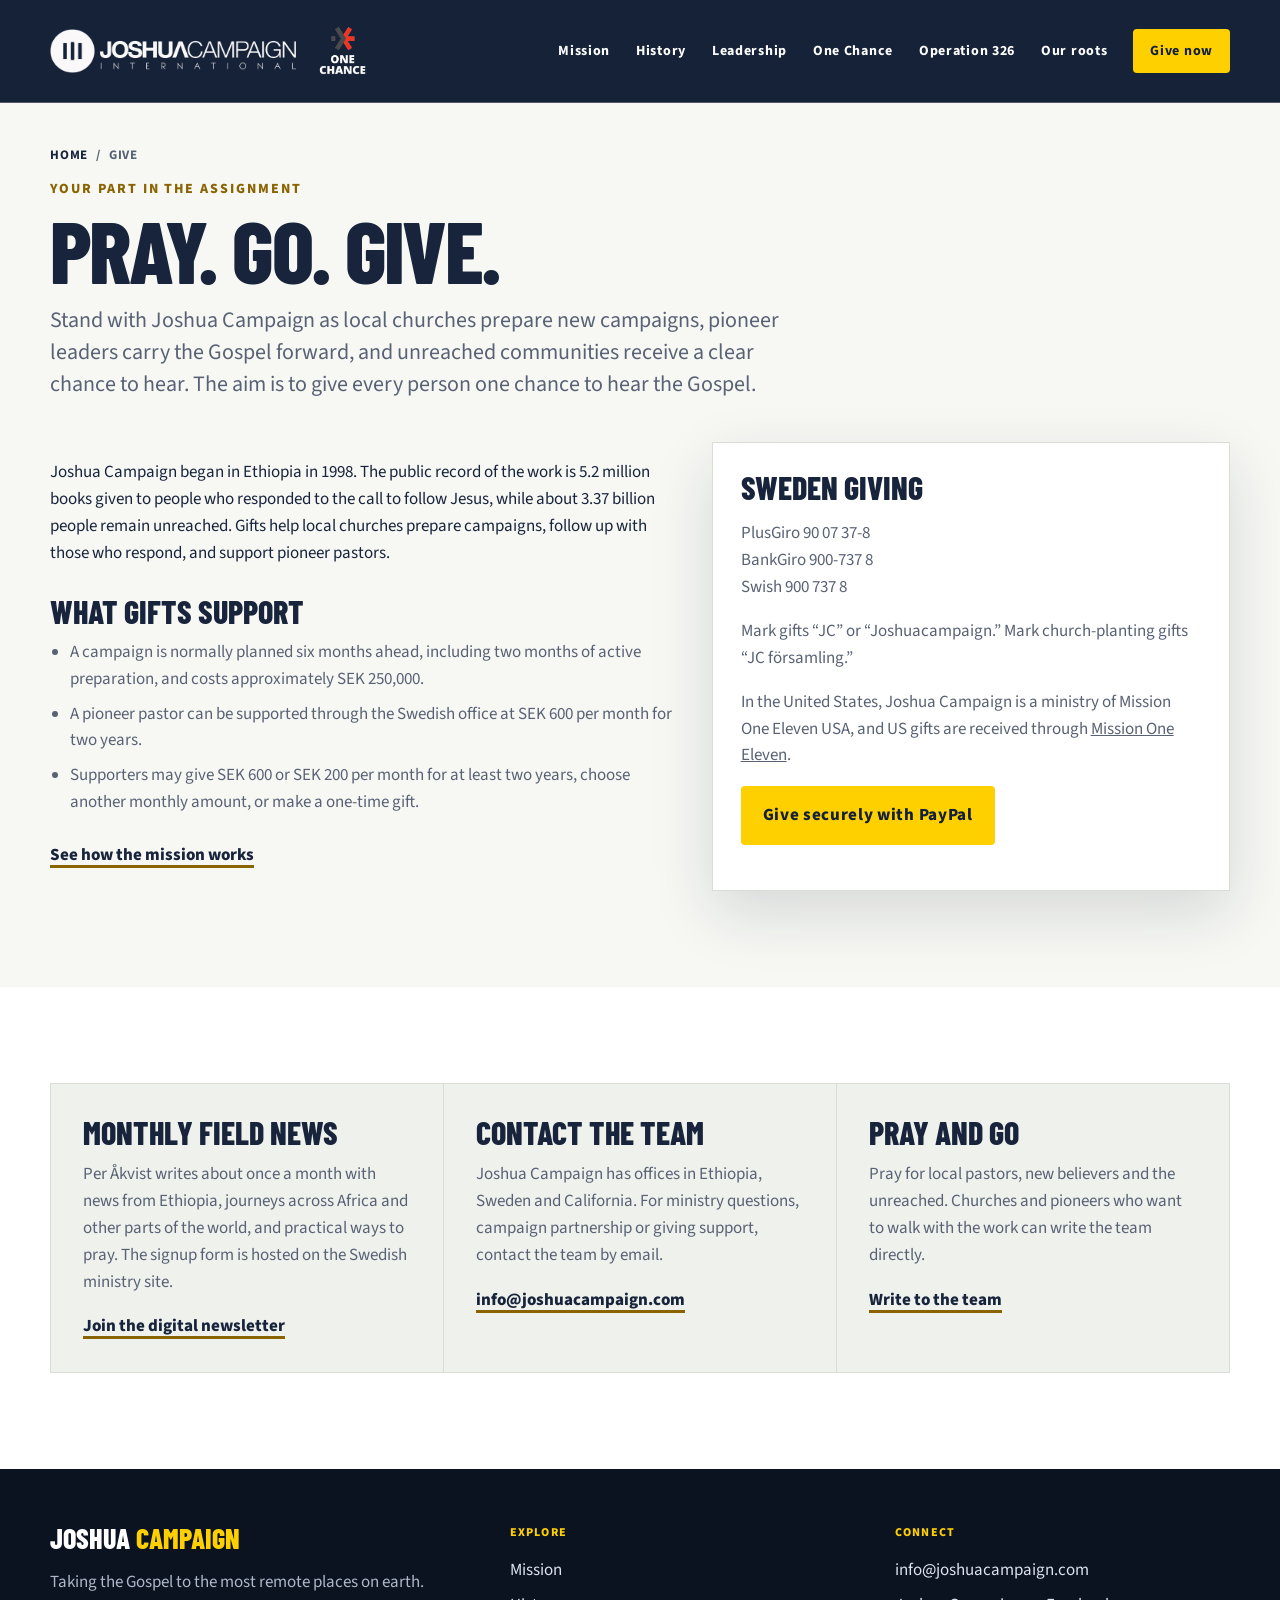
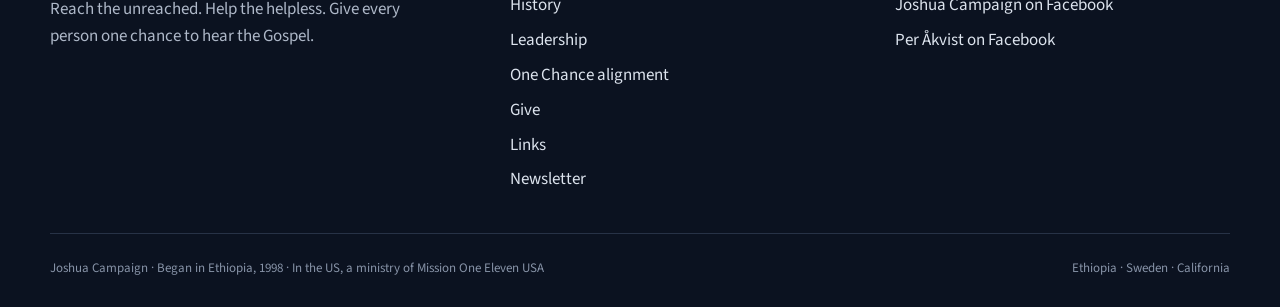
==== commit 8864d0f7: "Correct Joshua Campaign figure: 5.2 million books given to people responding to the call to follow J" ====
--- a/give/index.html
+++ b/give/index.html
@@ -119,7 +119,7 @@
   <section class="page-section">
     <div class="wrap give-panel">
       <div>
-        <p>Joshua Campaign began in Ethiopia in 1998. The public record of the work is 4.2 million decisions, while about 3.37 billion people remain unreached. Gifts help local churches prepare campaigns, follow up with those who respond, and support pioneer pastors.</p>
+        <p>Joshua Campaign began in Ethiopia in 1998. The public record of the work is 5.2 million books given to people who responded to the call to follow Jesus, while about 3.37 billion people remain unreached. Gifts help local churches prepare campaigns, follow up with those who respond, and support pioneer pastors.</p>
         <h2>What gifts support</h2>
         <ul class="give-list">
           <li>A campaign is normally planned six months ahead, including two months of active preparation, and costs approximately SEK 250,000.</li>
